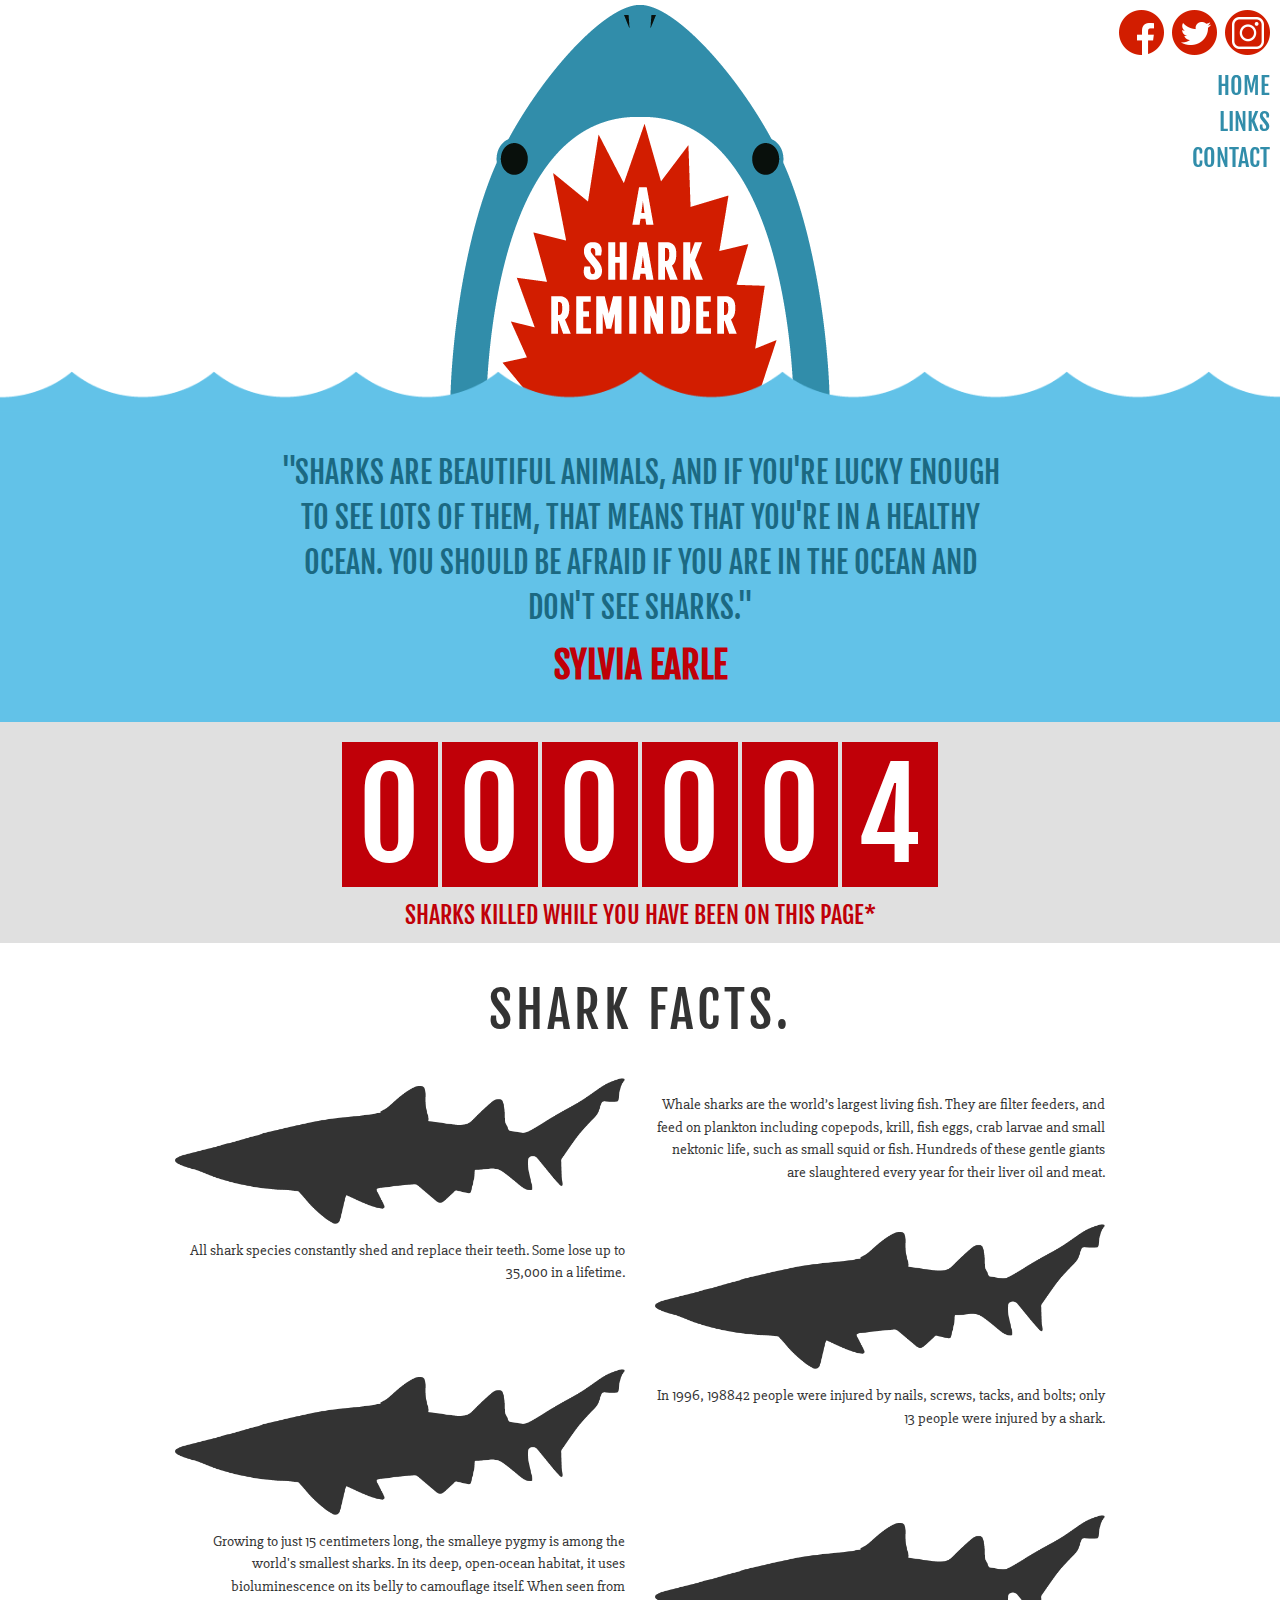
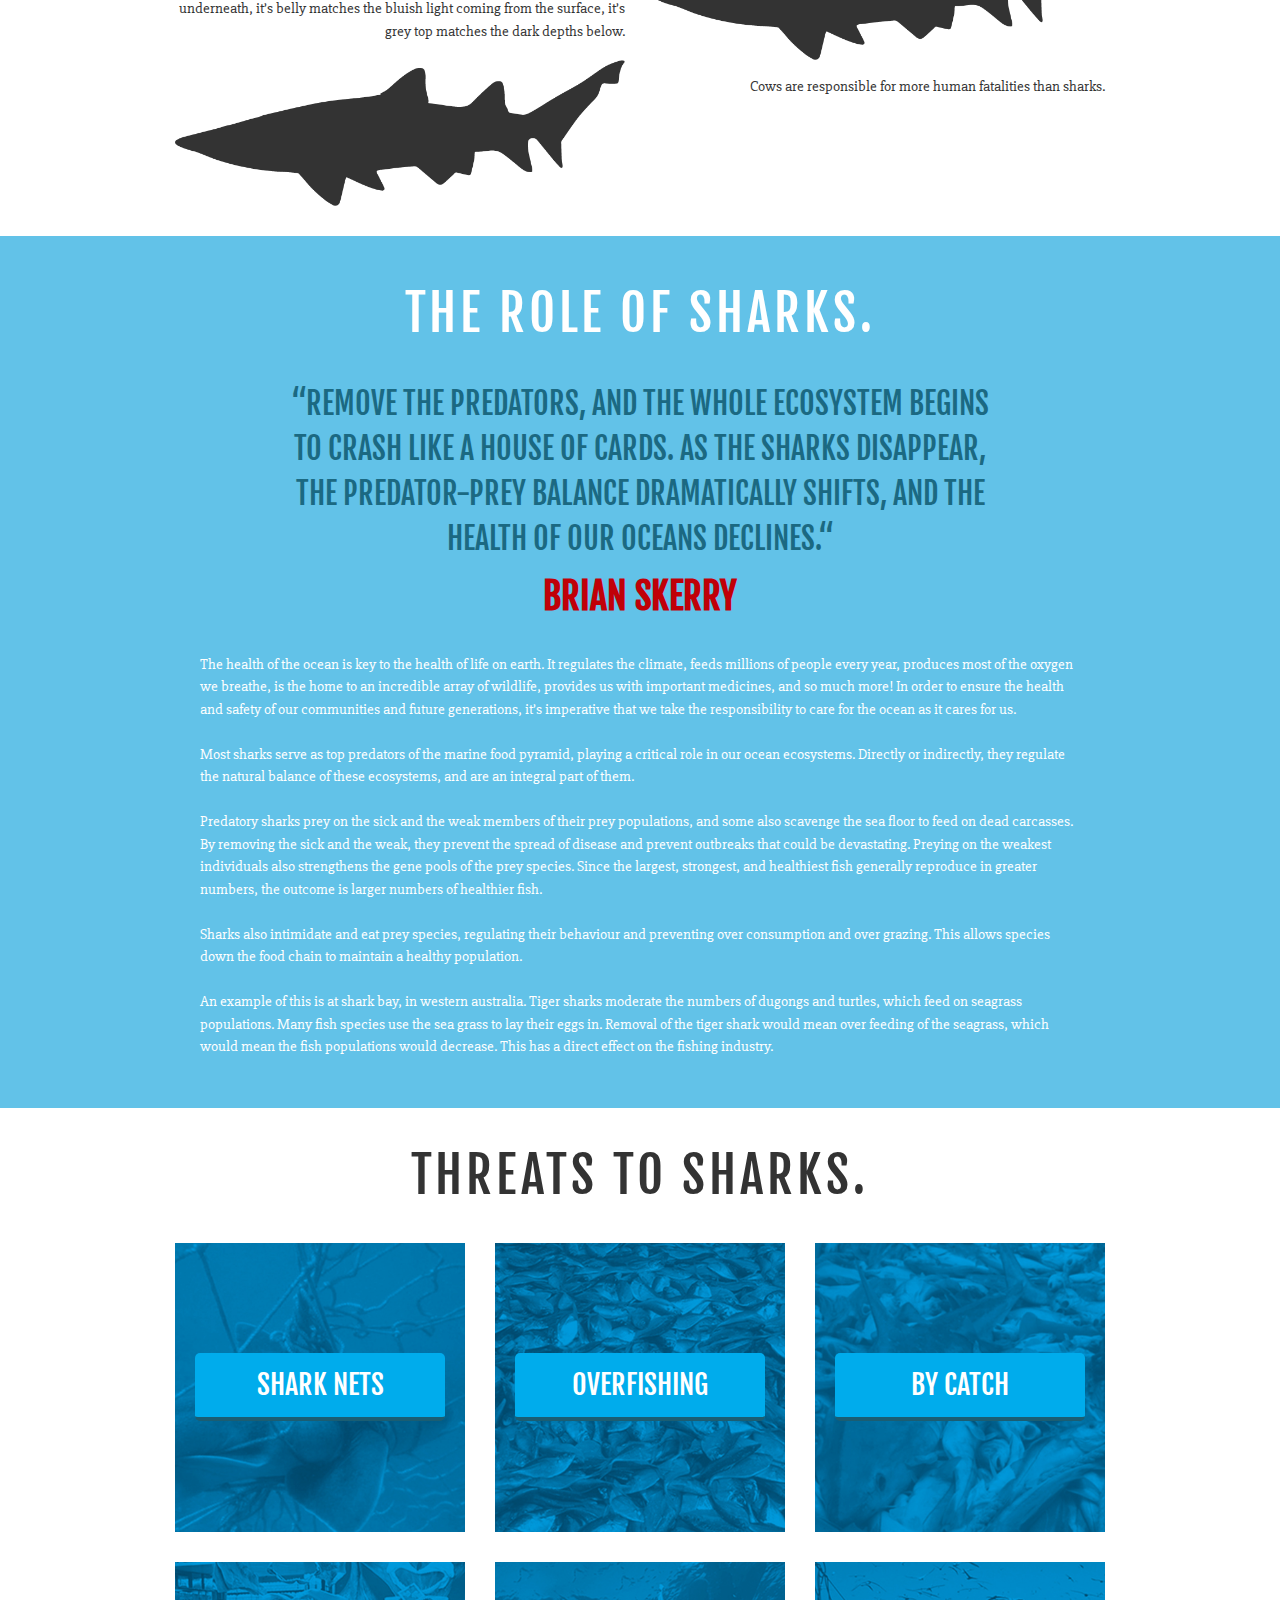
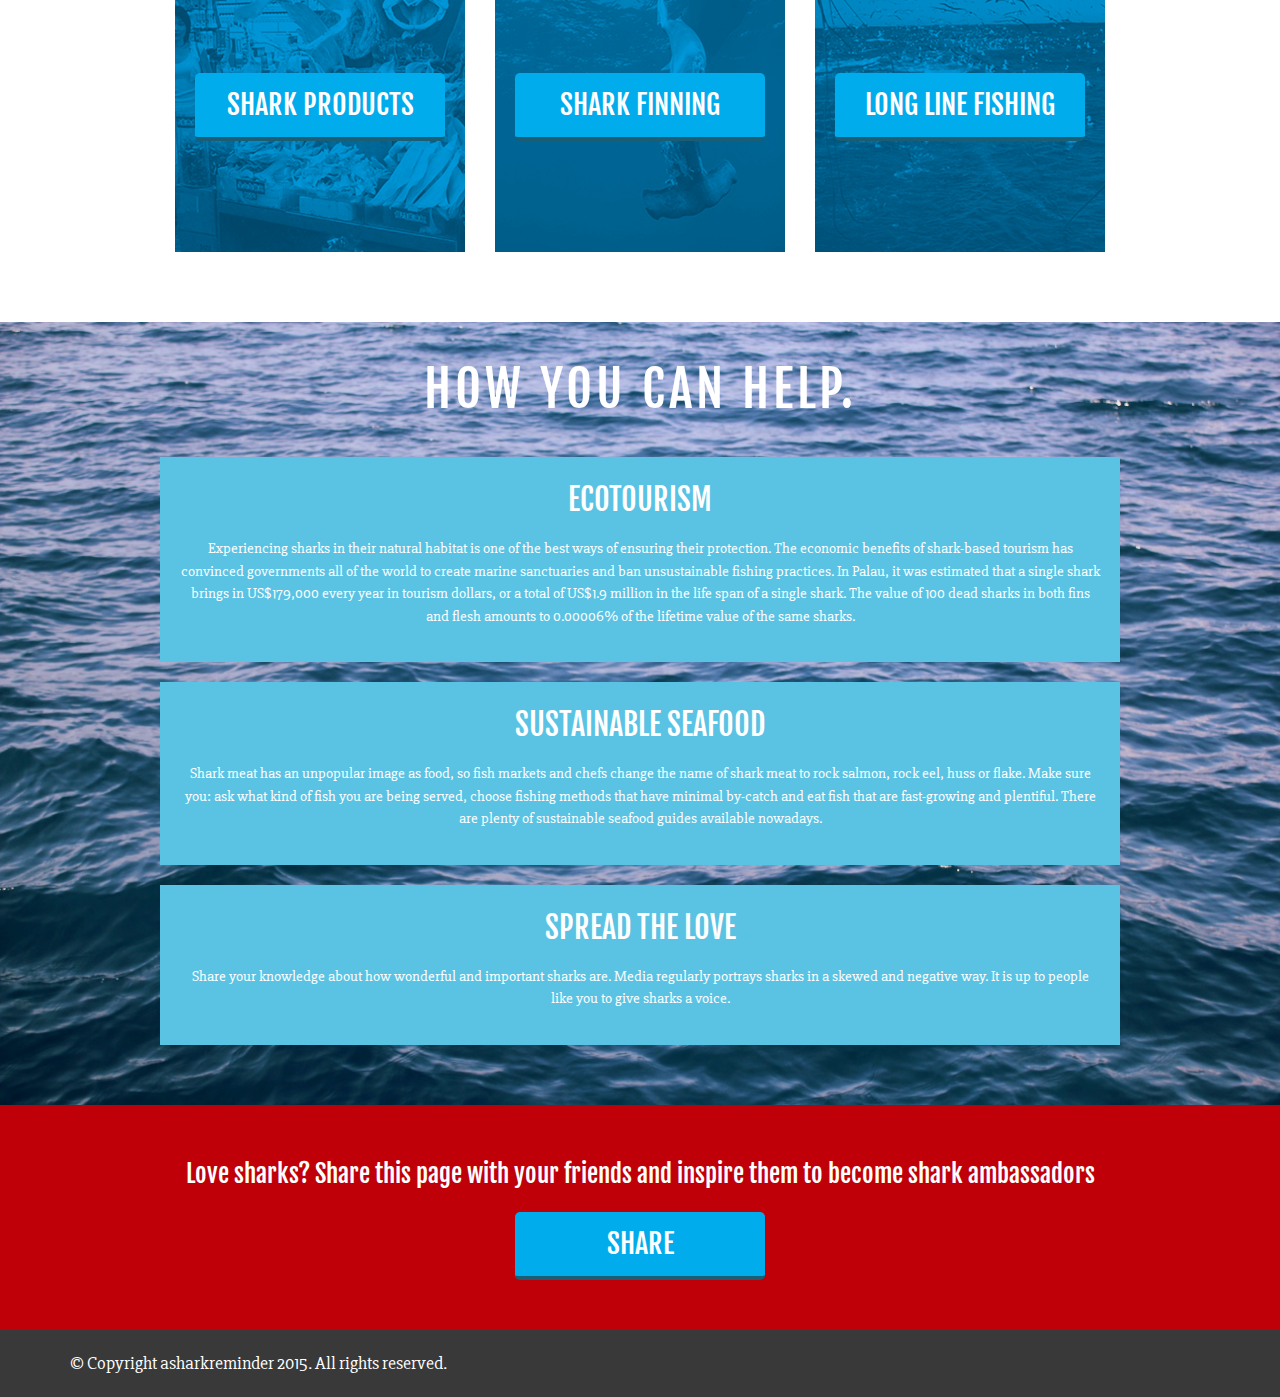
==== index.html @ 419f825f "Test" ====
<!doctype html>
<html>

<head>
    <meta charset="UTF-8">
    <meta name="viewport" content="width=device-width, initial-scale=1, maximum-scale=1">
    <title>A Shark Reminder</title>
    <link href="https://fonts.googleapis.com/css?family=Fjalla+One|Slabo+27px" rel="stylesheet" type='text/css'>

    <link rel="stylesheet" href="css/reset.css" media="screen" type="text/css" />
    <link rel="stylesheet" href="css/normalize.css" media="screen" type="text/css" />
    <link rel="stylesheet" href="css/bootstrap3_grid.css">
    <link rel="stylesheet" href="css/style.css" media="screen" type="text/css" />

    <script src="https://ajax.googleapis.com/ajax/libs/jquery/2.2.4/jquery.min.js"></script>
    <script src="js/custom.js" type="text/javascript"></script>

</head>

<body>
    <header>
		<div id="hamburger">
            <div class="MenuContainer">
                <div class="bar1"></div>
                <div class="bar2"></div>
                <div class="bar3"></div>
            </div> 
		</div>       
                
            <div class="menu MenuContainer"> 
	            <div id="boundary"> 
	              <nav id="socialMedia">
                    <a id="fb" href="https://facebook.com" target="_blank"><img src="images/Facebook.png" alt="Facebook">
                    </a>
                    <a id="twitter" href="https://twitter.com" target="_blank"><img src="images/Twitter.png" alt="Twitter">
                    </a>
                    <a id="ig" href="https://instagram.com" target="_blank"><img src="images/Insta.png" alt="Instagram">
                    </a>
                   </nav>
                   
                   <nav id="menuList">
	                    <ul>
	                        <li><a id="Home" href="">Home</a>
	                        </li>
	                        <li><a id="Links" href="">Links</a>
	                        </li>
	                        <li><a id="Contact" href="">Contact</a>
	                        </li>
	                    </ul>
	                </nav> 
	            </div>    
            </div>       
    </header>


    <div id="divider">
        <img id="wave" src="images/Divider-01.png" alt="waves">

        <a id="logo" href="index.html"><img src="images/shark-01.png" alt="Logo">
        </a>
    </div>


    <div id="topQuote">
        <blockquote>
            "Sharks are beautiful animals, and if you're lucky enough to see lots of them, that means that you're in a healthy ocean. You should be afraid if you are in the ocean and don't see sharks."
            <br>
            <strong>Sylvia Earle</strong>
        </blockquote>
    </div>

    <div id="ticker">
        <div id="numbers">
            <div class="outerChar">
                <div id="charOne">
                    <h1>0</h1>
                </div>
            </div>
            <div class="outerChar">
                <div id="charTwo">
                    <h1>0</h1>
                </div>
            </div>
            <div class="outerChar">
                <div id="charThree">
                    <h1>0</h1>
                </div>
            </div>
            <div class="outerChar">
                <div id="charFour">
                    <h1>0</h1>
                </div>
            </div>
            <div class="outerChar">
                <div id="charFive">
                    <h1>0</h1>
                </div>
            </div>
            <div class="outerChar">
                <div id="charSix">
                    <h1>0</h1>
                </div>
            </div>
        </div>
        <aside>Sharks killed while you have been on this page*</aside>
    </div>

    <div class="facts container">
        <h2>Shark Facts.</h2>
        <div class="row">
            <div class="col-sm-push-6 col-xs-12 col-sm-6">
                <p>Whale sharks are the world’s largest living fish. They are filter feeders, and feed on plankton including copepods, krill, fish eggs, crab larvae and small nektonic life, such as small squid or fish. Hundreds of these gentle giants are slaughtered every year for their liver oil and meat.</p>
            </div>
            <div class="col-sm-pull-6 col-xs-12 col-sm-6">
                <img src="images/bodyShark-01.png" alt="shark">
            </div>
        </div>
        <div class="row">
            <div class="col-xs-12 col-sm-6">
                <p>All shark species constantly shed and replace their teeth. Some lose up to 35,000 in a lifetime.</p>
            </div>
            <div class="col-xs-12 col-sm-6">
                <img src="images/bodyShark-01.png" alt="shark">
            </div>
        </div>
        <div class="row">
            <div class="col-sm-push-6 col-xs-12 col-sm-6">
                <p>In 1996, 198842 people were injured by nails, screws, tacks, and bolts; only 13 people were injured by a shark.</p>
            </div>
            <div class="col-sm-pull-6 col-xs-12 col-sm-6">
                <img src="images/bodyShark-01.png" alt="shark">
            </div>
        </div>
        <div class="row">
            <div class="col-xs-12 col-sm-6">
                <p>Growing to just 15 centimeters long, the smalleye pygmy is among the world's smallest sharks. In its deep, open-ocean habitat, it uses bioluminescence on its belly to camouflage itself. When seen from underneath, it’s belly matches the bluish light coming from the surface, it’s grey top matches the dark depths below.</p>
            </div>
            <div class="col-xs-12 col-sm-6">
                <img src="images/bodyShark-01.png" alt="shark">
            </div>
        </div>
        <div class="row">
            <div class="col-sm-push-6 col-xs-12 col-sm-6">
                <p>Cows are responsible for more human fatalities than sharks.</p>
            </div>
            <div class="col-sm-pull-6 col-xs-12 col-sm-6">
                <img src="images/bodyShark-01.png" alt="shark">
            </div>
        </div>
    </div>

    <div id="roleOfSharks">
        <h2>The role of sharks.</h2>
        <blockquote>
            “Remove the predators, and the whole ecosystem begins to crash like a house of cards. As the sharks disappear, the predator-prey balance dramatically shifts, and the health of our oceans declines.“
            <br>
            <strong>Brian Skerry</strong>
        </blockquote>
        <p>
            The health of the ocean is key to the health of life on earth. It regulates the climate, feeds millions of people every year, produces most of the oxygen we breathe, is the home to an incredible array of wildlife, provides us with important medicines, and so much more! In order to ensure the health and safety of our communities and future generations, it’s imperative that we take the responsibility to care for the ocean as it cares for us.
            <br>
            <br> Most sharks serve as top predators of the marine food pyramid, playing a critical role in our ocean ecosystems. Directly or indirectly, they regulate the natural balance of these ecosystems, and are an integral part of them.
            <br>
            <br> Predatory sharks prey on the sick and the weak members of their prey populations, and some also scavenge the sea floor to feed on dead carcasses. By removing the sick and the weak, they prevent the spread of disease and prevent outbreaks that could be devastating. Preying on the weakest individuals also strengthens the gene pools of the prey species. Since the largest, strongest, and healthiest fish generally reproduce in greater numbers, the outcome is larger numbers of healthier fish.
            <br>
            <br> Sharks also intimidate and eat prey species, regulating their behaviour and preventing over consumption and over grazing. This allows species down the food chain to maintain a healthy population.
            <br>
            <br> An example of this is at shark bay, in western australia. Tiger sharks moderate the numbers of dugongs and turtles, which feed on seagrass populations. Many fish species use the sea grass to lay their eggs in. Removal of the tiger shark would mean over feeding of the seagrass, which would mean the fish populations would decrease. This has a direct effect on the fishing industry.</p>
    </div>





    <div id="threatsToSharks">
        <h2>Threats to sharks.</h2>

        <div class="row">

            <div class="col-xs-12 col-sm-6 col-md-4">
                <div class='square-box'>
                    <img src="images/SharkNets.jpg">
                    <div class='square-content'>
                        <div class='square-content-inner'>
                            <p>Shark net programs have a significant environmental cost. Other marine animals (turtles, fishes, dugongs, etc) and non-target shark species are killed in the nets, including protected and endangered species. Many sharks drown every year after becoming entangled in nets intended for other species.</p>
                        </div>
                        <button>Shark Nets</button>
                    </div>
                </div>
            </div>

            <div class="col-xs-12 col-sm-6 col-md-4">
                <div class='square-box'>
                    <img src="images/OverFishing.jpg">
                    <div class='square-content'>
                        <div class='square-content-inner'>
                            <p>Overfishing is one of the most serious issues facing shark populations today. Shark populations take a long time to recover from overfishing. They grow very slowly and take a long time to reach sexual maturity – 20 years or more in some species. When they do reproduce, they produce very few offspring compared to other food fish species.</p>
                        </div>
                        <button>Overfishing</button>
                    </div>
                </div>
            </div>

            <div class="col-xs-12 col-sm-6 col-md-4">
                <div class='square-box'>
                    <img src="images/ByCatch.jpg">
                    <div class='square-content'>
                        <div class='square-content-inner'>
                            <p>Millions of sharks die every year after being caught by means intended to catch other fish, especially on longlines intended for tuna and swordfish. While by-catch of other species such as dolphins has declined after highly publicised campaigns to protect them, the undeserved negative reputation of sharks is slowing down efforts to protect them from this wasteful and destructive practice.</p>
                        </div>
                        <button>By Catch</button>
                    </div>
                </div>
            </div>

        </div>
        <div class="row">

            <div class="col-xs-12 col-sm-6 col-md-4">
                <div class='square-box'>
                    <img src="images/Products.jpg">
                    <div class='square-content'>
                        <div class='square-content-inner'>
                            <p>A huge industry is developing around the use of shark products for improving human health, despite the lack of good scientific evidence to support it. Oil extracted from the livers of sharks is becoming increasingly popular as a booster for the immune system and even as a way of preventing cancer, thanks to an erroneous belief that sharks don’t suffer from cancerous tumors. Shark cartilage is harvested for the same reason.</p>
                        </div>
                        <button>Shark Products</button>
                    </div>
                </div>
            </div>

            <div class="col-xs-12 col-sm-6 col-md-4">
                <div class='square-box'>
                    <img src="images/Finning.jpg">
                    <div class='square-content'>
                        <div class='square-content-inner'>
                            <p>Finning is a destructive and wasteful practice that involves catching a shark, cutting off its fins and discarding the rest of the animal, which is often thrown back into the water to die. Shark fins are considered a delicacy in some parts of the world, notably East Asia. Fishermen remove the fins and toss the live shark back into the sea to die an agonizing death. Unable to swim, they sink to the bottom where other fish eat them alive.</p>
                        </div>
                        <button>Shark Finning</button>
                    </div>
                </div>
            </div>

            <div class="col-xs-12 col-sm-6 col-md-4">
                <div class='square-box'>
                    <img src="images/LLFishing.jpg">
                    <div class='square-content'>
                        <div class='square-content-inner'>
                            <p>Longlines are the most significant factor in the rapid deline of shark populations in the oceans. Longlines range in length from one over one hundred kilometres and are baited with fish to target shark, swordfish, and tuna. Sharks are caught mostly for their fins (accounting for only 4% of their body weight) and for their cartilage, liver oil and teeth. If longlines are not abolished, the oceans will lose most species of sharks within a decade.</p>
                        </div>
                        <button>Long Line Fishing</button>
                    </div>
                </div>
            </div>

        </div>

    </div>


    <div id="howYouCanHelp">
        <h2> How you can help.</h2>
        <section class="howToHelp">
            <h3>Ecotourism</h3>
            <p>Experiencing sharks in their natural habitat is one of the best ways of ensuring their protection. The economic benefits of shark-based tourism has convinced governments all of the world to create marine sanctuaries and ban unsustainable fishing practices. In Palau, it was estimated that a single shark brings in US$179,000 every year in tourism dollars, or a total of US$1.9 million in the life span of a single shark. The value of 100 dead sharks in both fins and flesh amounts to 0.00006% of the lifetime value of the same sharks.</p>
        </section>
        <section class="howToHelp">
            <h3>Sustainable seafood</h3>
            <p>Shark meat has an unpopular image as food, so fish markets and chefs change the name of shark meat to rock salmon, rock eel, huss or flake. Make sure you: ask what kind of fish you are being served, choose fishing methods that have minimal by-catch and eat fish that are fast-growing and plentiful. There are plenty of sustainable seafood guides available nowadays.</p>
        </section>
        <section class="howToHelp">
            <h3>Spread the love</h3>
            <p>Share your knowledge about how wonderful and important sharks are. Media regularly portrays sharks in a skewed and negative way. It is up to people like you to give sharks a voice.</p>
        </section>
    </div>

    <div id="share">
        <h4>Love sharks? Share this page with your friends and inspire them to become shark ambassadors	</h4>
        <button>Share</button>
        <div class="alert-grey">



            <div class="alert-box">
                <div class="close">
                    <p> CLOSE</p>
                </div>

                <h2>Spread the love</h2>
                <form action="">
                    <div class="row">
                        <div class="col-xs-12 col-sm-6">
                            <input type="text" name="FirstName" placeholder="First Name" required="required">
                            <br>
                        </div>
                        <div class="col-xs-12 col-sm-6">
                            <input type="text" name="LastName" placeholder="Last Name" required="required">
                            <br>
                        </div>
                    </div>

                    <div class="row">
                        <div class="col-xs-12 col-sm-6">
                            <input type="email" name="Email" placeholder="Email" required="required">
                            <br>
                        </div>
                        <div class="col-xs-12 col-sm-6">
                            <input type="text" name="PhoneNumber" placeholder="Phone Number" maxlength="10" required="required">
                            <br>
                        </div>
                    </div>
                    <input type="submit" value="Submit" id="submit-button" />
                </form>



            </div>
        </div>
    </div>

    <footer>
        <div class="container" id="footer">
            © Copyright asharkreminder 2015. All rights reserved.
        </div>
    </footer>




</body>

</html>
---- css/bootstrap3_grid.css ----
/*!
 * Bootstrap v3.3.5 (http://getbootstrap.com)
 * Copyright 2011-2016 Twitter, Inc.
 * Licensed under MIT (https://github.com/twbs/bootstrap/blob/master/LICENSE)
 */

/*!
 * Generated using the Bootstrap Customizer (http://getbootstrap.com/customize/?id=cb14cc8ec996a42db42841bc60a49810)
 * Config saved to config.json and https://gist.github.com/cb14cc8ec996a42db42841bc60a49810
 */
/*!
 * Bootstrap v3.3.6 (http://getbootstrap.com)
 * Copyright 2011-2015 Twitter, Inc.
 * Licensed under MIT (https://github.com/twbs/bootstrap/blob/master/LICENSE)
 */
/*! normalize.css v3.0.3 | MIT License | github.com/necolas/normalize.css */
html {
  font-family: sans-serif;
  -ms-text-size-adjust: 100%;
  -webkit-text-size-adjust: 100%;
}
body {
  margin: 0;
}
article,
aside,
details,
figcaption,
figure,
footer,
header,
hgroup,
main,
menu,
nav,
section,
summary {
  display: block;
}
audio,
canvas,
progress,
video {
  display: inline-block;
  vertical-align: baseline;
}
audio:not([controls]) {
  display: none;
  height: 0;
}
[hidden],
template {
  display: none;
}
a {
  background-color: transparent;
}
a:active,
a:hover {
  outline: 0;
}
abbr[title] {
  border-bottom: 1px dotted;
}
b,
strong {
  font-weight: bold;
}
dfn {
  font-style: italic;
}
h1 {
  font-size: 2em;
  margin: 0.67em 0;
}
mark {
  background: #ff0;
  color: #000;
}
small {
  font-size: 80%;
}
sub,
sup {
  font-size: 75%;
  line-height: 0;
  position: relative;
  vertical-align: baseline;
}
sup {
  top: -0.5em;
}
sub {
  bottom: -0.25em;
}
img {
  border: 0;
}
svg:not(:root) {
  overflow: hidden;
}
figure {
  margin: 1em 40px;
}
hr {
  -webkit-box-sizing: content-box;
     -moz-box-sizing: content-box;
          box-sizing: content-box;
  height: 0;
}
pre {
  overflow: auto;
}
code,
kbd,
pre,
samp {
  font-family: monospace, monospace;
  font-size: 1em;
}
button,
input,
optgroup,
select,
textarea {
  color: inherit;
  font: inherit;
  margin: 0;
}
button {
  overflow: visible;
}
button,
select {
  text-transform: none;
}
button,
html input[type="button"],
input[type="reset"],
input[type="submit"] {
  -webkit-appearance: button;
  cursor: pointer;
}
button[disabled],
html input[disabled] {
  cursor: default;
}
button::-moz-focus-inner,
input::-moz-focus-inner {
  border: 0;
  padding: 0;
}
input {
  line-height: normal;
}
input[type="checkbox"],
input[type="radio"] {
  -webkit-box-sizing: border-box;
     -moz-box-sizing: border-box;
          box-sizing: border-box;
  padding: 0;
}
input[type="number"]::-webkit-inner-spin-button,
input[type="number"]::-webkit-outer-spin-button {
  height: auto;
}
input[type="search"] {
  -webkit-appearance: textfield;
  -webkit-box-sizing: content-box;
     -moz-box-sizing: content-box;
          box-sizing: content-box;
}
input[type="search"]::-webkit-search-cancel-button,
input[type="search"]::-webkit-search-decoration {
  -webkit-appearance: none;
}
fieldset {
  border: 1px solid #c0c0c0;
  margin: 0 2px;
  padding: 0.35em 0.625em 0.75em;
}
legend {
  border: 0;
  padding: 0;
}
textarea {
  overflow: auto;
}
optgroup {
  font-weight: bold;
}
table {
  border-collapse: collapse;
  border-spacing: 0;
}
td,
th {
  padding: 0;
}
* {
  -webkit-box-sizing: border-box;
  -moz-box-sizing: border-box;
  box-sizing: border-box;
}
*:before,
*:after {
  -webkit-box-sizing: border-box;
  -moz-box-sizing: border-box;
  box-sizing: border-box;
}
html {
  font-size: 10px;
  -webkit-tap-highlight-color: rgba(0, 0, 0, 0);
}
body {
  font-family: "Helvetica Neue", Helvetica, Arial, sans-serif;
  font-size: 14px;
  line-height: 1.42857143;
  color: #333333;
  background-color: #ffffff;
}
input,
button,
select,
textarea {
  font-family: inherit;
  font-size: inherit;
  line-height: inherit;
}
a {
  color: #337ab7;
  text-decoration: none;
}
a:hover,
a:focus {
  color: #23527c;
  text-decoration: underline;
}
a:focus {
  outline: thin dotted;
  outline: 5px auto -webkit-focus-ring-color;
  outline-offset: -2px;
}
figure {
  margin: 0;
}
img {
  vertical-align: middle;
}
.img-responsive {
  display: block;
  max-width: 100%;
  height: auto;
}
.img-rounded {
  border-radius: 6px;
}
.img-thumbnail {
  padding: 4px;
  line-height: 1.42857143;
  background-color: #ffffff;
  border: 1px solid #dddddd;
  border-radius: 4px;
  -webkit-transition: all 0.2s ease-in-out;
  -o-transition: all 0.2s ease-in-out;
  transition: all 0.2s ease-in-out;
  display: inline-block;
  max-width: 100%;
  height: auto;
}
.img-circle {
  border-radius: 50%;
}
hr {
  margin-top: 20px;
  margin-bottom: 20px;
  border: 0;
  border-top: 1px solid #eeeeee;
}
.sr-only {
  position: absolute;
  width: 1px;
  height: 1px;
  margin: -1px;
  padding: 0;
  overflow: hidden;
  clip: rect(0, 0, 0, 0);
  border: 0;
}
.sr-only-focusable:active,
.sr-only-focusable:focus {
  position: static;
  width: auto;
  height: auto;
  margin: 0;
  overflow: visible;
  clip: auto;
}
[role="button"] {
  cursor: pointer;
}
.container {
  margin-right: auto;
  margin-left: auto;
  padding-left: 15px;
  padding-right: 15px;
}
@media (min-width: 768px) {
  .container {
    width: 750px;
  }
}
@media (min-width: 992px) {
  .container {
    width: 970px;
  }
}
@media (min-width: 1200px) {
  .container {
    width: 1170px;
  }
}
.container-fluid {
  margin-right: auto;
  margin-left: auto;
  padding-left: 15px;
  padding-right: 15px;
}
.row {
  margin-left: -15px;
  margin-right: -15px;
}
.col-xs-1, .col-sm-1, .col-md-1, .col-lg-1, .col-xs-2, .col-sm-2, .col-md-2, .col-lg-2, .col-xs-3, .col-sm-3, .col-md-3, .col-lg-3, .col-xs-4, .col-sm-4, .col-md-4, .col-lg-4, .col-xs-5, .col-sm-5, .col-md-5, .col-lg-5, .col-xs-6, .col-sm-6, .col-md-6, .col-lg-6, .col-xs-7, .col-sm-7, .col-md-7, .col-lg-7, .col-xs-8, .col-sm-8, .col-md-8, .col-lg-8, .col-xs-9, .col-sm-9, .col-md-9, .col-lg-9, .col-xs-10, .col-sm-10, .col-md-10, .col-lg-10, .col-xs-11, .col-sm-11, .col-md-11, .col-lg-11, .col-xs-12, .col-sm-12, .col-md-12, .col-lg-12 {
  position: relative;
  min-height: 1px;
  padding-left: 15px;
  padding-right: 15px;
}
.col-xs-1, .col-xs-2, .col-xs-3, .col-xs-4, .col-xs-5, .col-xs-6, .col-xs-7, .col-xs-8, .col-xs-9, .col-xs-10, .col-xs-11, .col-xs-12 {
  float: left;
}
.col-xs-12 {
  width: 100%;
}
.col-xs-11 {
  width: 91.66666667%;
}
.col-xs-10 {
  width: 83.33333333%;
}
.col-xs-9 {
  width: 75%;
}
.col-xs-8 {
  width: 66.66666667%;
}
.col-xs-7 {
  width: 58.33333333%;
}
.col-xs-6 {
  width: 50%;
}
.col-xs-5 {
  width: 41.66666667%;
}
.col-xs-4 {
  width: 33.33333333%;
}
.col-xs-3 {
  width: 25%;
}
.col-xs-2 {
  width: 16.66666667%;
}
.col-xs-1 {
  width: 8.33333333%;
}
.col-xs-pull-12 {
  right: 100%;
}
.col-xs-pull-11 {
  right: 91.66666667%;
}
.col-xs-pull-10 {
  right: 83.33333333%;
}
.col-xs-pull-9 {
  right: 75%;
}
.col-xs-pull-8 {
  right: 66.66666667%;
}
.col-xs-pull-7 {
  right: 58.33333333%;
}
.col-xs-pull-6 {
  right: 50%;
}
.col-xs-pull-5 {
  right: 41.66666667%;
}
.col-xs-pull-4 {
  right: 33.33333333%;
}
.col-xs-pull-3 {
  right: 25%;
}
.col-xs-pull-2 {
  right: 16.66666667%;
}
.col-xs-pull-1 {
  right: 8.33333333%;
}
.col-xs-pull-0 {
  right: auto;
}
.col-xs-push-12 {
  left: 100%;
}
.col-xs-push-11 {
  left: 91.66666667%;
}
.col-xs-push-10 {
  left: 83.33333333%;
}
.col-xs-push-9 {
  left: 75%;
}
.col-xs-push-8 {
  left: 66.66666667%;
}
.col-xs-push-7 {
  left: 58.33333333%;
}
.col-xs-push-6 {
  left: 50%;
}
.col-xs-push-5 {
  left: 41.66666667%;
}
.col-xs-push-4 {
  left: 33.33333333%;
}
.col-xs-push-3 {
  left: 25%;
}
.col-xs-push-2 {
  left: 16.66666667%;
}
.col-xs-push-1 {
  left: 8.33333333%;
}
.col-xs-push-0 {
  left: auto;
}
.col-xs-offset-12 {
  margin-left: 100%;
}
.col-xs-offset-11 {
  margin-left: 91.66666667%;
}
.col-xs-offset-10 {
  margin-left: 83.33333333%;
}
.col-xs-offset-9 {
  margin-left: 75%;
}
.col-xs-offset-8 {
  margin-left: 66.66666667%;
}
.col-xs-offset-7 {
  margin-left: 58.33333333%;
}
.col-xs-offset-6 {
  margin-left: 50%;
}
.col-xs-offset-5 {
  margin-left: 41.66666667%;
}
.col-xs-offset-4 {
  margin-left: 33.33333333%;
}
.col-xs-offset-3 {
  margin-left: 25%;
}
.col-xs-offset-2 {
  margin-left: 16.66666667%;
}
.col-xs-offset-1 {
  margin-left: 8.33333333%;
}
.col-xs-offset-0 {
  margin-left: 0%;
}
@media (min-width: 768px) {
  .col-sm-1, .col-sm-2, .col-sm-3, .col-sm-4, .col-sm-5, .col-sm-6, .col-sm-7, .col-sm-8, .col-sm-9, .col-sm-10, .col-sm-11, .col-sm-12 {
    float: left;
  }
  .col-sm-12 {
    width: 100%;
  }
  .col-sm-11 {
    width: 91.66666667%;
  }
  .col-sm-10 {
    width: 83.33333333%;
  }
  .col-sm-9 {
    width: 75%;
  }
  .col-sm-8 {
    width: 66.66666667%;
  }
  .col-sm-7 {
    width: 58.33333333%;
  }
  .col-sm-6 {
    width: 50%;
  }
  .col-sm-5 {
    width: 41.66666667%;
  }
  .col-sm-4 {
    width: 33.33333333%;
  }
  .col-sm-3 {
    width: 25%;
  }
  .col-sm-2 {
    width: 16.66666667%;
  }
  .col-sm-1 {
    width: 8.33333333%;
  }
  .col-sm-pull-12 {
    right: 100%;
  }
  .col-sm-pull-11 {
    right: 91.66666667%;
  }
  .col-sm-pull-10 {
    right: 83.33333333%;
  }
  .col-sm-pull-9 {
    right: 75%;
  }
  .col-sm-pull-8 {
    right: 66.66666667%;
  }
  .col-sm-pull-7 {
    right: 58.33333333%;
  }
  .col-sm-pull-6 {
    right: 50%;
  }
  .col-sm-pull-5 {
    right: 41.66666667%;
  }
  .col-sm-pull-4 {
    right: 33.33333333%;
  }
  .col-sm-pull-3 {
    right: 25%;
  }
  .col-sm-pull-2 {
    right: 16.66666667%;
  }
  .col-sm-pull-1 {
    right: 8.33333333%;
  }
  .col-sm-pull-0 {
    right: auto;
  }
  .col-sm-push-12 {
    left: 100%;
  }
  .col-sm-push-11 {
    left: 91.66666667%;
  }
  .col-sm-push-10 {
    left: 83.33333333%;
  }
  .col-sm-push-9 {
    left: 75%;
  }
  .col-sm-push-8 {
    left: 66.66666667%;
  }
  .col-sm-push-7 {
    left: 58.33333333%;
  }
  .col-sm-push-6 {
    left: 50%;
  }
  .col-sm-push-5 {
    left: 41.66666667%;
  }
  .col-sm-push-4 {
    left: 33.33333333%;
  }
  .col-sm-push-3 {
    left: 25%;
  }
  .col-sm-push-2 {
    left: 16.66666667%;
  }
  .col-sm-push-1 {
    left: 8.33333333%;
  }
  .col-sm-push-0 {
    left: auto;
  }
  .col-sm-offset-12 {
    margin-left: 100%;
  }
  .col-sm-offset-11 {
    margin-left: 91.66666667%;
  }
  .col-sm-offset-10 {
    margin-left: 83.33333333%;
  }
  .col-sm-offset-9 {
    margin-left: 75%;
  }
  .col-sm-offset-8 {
    margin-left: 66.66666667%;
  }
  .col-sm-offset-7 {
    margin-left: 58.33333333%;
  }
  .col-sm-offset-6 {
    margin-left: 50%;
  }
  .col-sm-offset-5 {
    margin-left: 41.66666667%;
  }
  .col-sm-offset-4 {
    margin-left: 33.33333333%;
  }
  .col-sm-offset-3 {
    margin-left: 25%;
  }
  .col-sm-offset-2 {
    margin-left: 16.66666667%;
  }
  .col-sm-offset-1 {
    margin-left: 8.33333333%;
  }
  .col-sm-offset-0 {
    margin-left: 0%;
  }
}
@media (min-width: 992px) {
  .col-md-1, .col-md-2, .col-md-3, .col-md-4, .col-md-5, .col-md-6, .col-md-7, .col-md-8, .col-md-9, .col-md-10, .col-md-11, .col-md-12 {
    float: left;
  }
  .col-md-12 {
    width: 100%;
  }
  .col-md-11 {
    width: 91.66666667%;
  }
  .col-md-10 {
    width: 83.33333333%;
  }
  .col-md-9 {
    width: 75%;
  }
  .col-md-8 {
    width: 66.66666667%;
  }
  .col-md-7 {
    width: 58.33333333%;
  }
  .col-md-6 {
    width: 50%;
  }
  .col-md-5 {
    width: 41.66666667%;
  }
  .col-md-4 {
    width: 33.33333333%;
  }
  .col-md-3 {
    width: 25%;
  }
  .col-md-2 {
    width: 16.66666667%;
  }
  .col-md-1 {
    width: 8.33333333%;
  }
  .col-md-pull-12 {
    right: 100%;
  }
  .col-md-pull-11 {
    right: 91.66666667%;
  }
  .col-md-pull-10 {
    right: 83.33333333%;
  }
  .col-md-pull-9 {
    right: 75%;
  }
  .col-md-pull-8 {
    right: 66.66666667%;
  }
  .col-md-pull-7 {
    right: 58.33333333%;
  }
  .col-md-pull-6 {
    right: 50%;
  }
  .col-md-pull-5 {
    right: 41.66666667%;
  }
  .col-md-pull-4 {
    right: 33.33333333%;
  }
  .col-md-pull-3 {
    right: 25%;
  }
  .col-md-pull-2 {
    right: 16.66666667%;
  }
  .col-md-pull-1 {
    right: 8.33333333%;
  }
  .col-md-pull-0 {
    right: auto;
  }
  .col-md-push-12 {
    left: 100%;
  }
  .col-md-push-11 {
    left: 91.66666667%;
  }
  .col-md-push-10 {
    left: 83.33333333%;
  }
  .col-md-push-9 {
    left: 75%;
  }
  .col-md-push-8 {
    left: 66.66666667%;
  }
  .col-md-push-7 {
    left: 58.33333333%;
  }
  .col-md-push-6 {
    left: 50%;
  }
  .col-md-push-5 {
    left: 41.66666667%;
  }
  .col-md-push-4 {
    left: 33.33333333%;
  }
  .col-md-push-3 {
    left: 25%;
  }
  .col-md-push-2 {
    left: 16.66666667%;
  }
  .col-md-push-1 {
    left: 8.33333333%;
  }
  .col-md-push-0 {
    left: auto;
  }
  .col-md-offset-12 {
    margin-left: 100%;
  }
  .col-md-offset-11 {
    margin-left: 91.66666667%;
  }
  .col-md-offset-10 {
    margin-left: 83.33333333%;
  }
  .col-md-offset-9 {
    margin-left: 75%;
  }
  .col-md-offset-8 {
    margin-left: 66.66666667%;
  }
  .col-md-offset-7 {
    margin-left: 58.33333333%;
  }
  .col-md-offset-6 {
    margin-left: 50%;
  }
  .col-md-offset-5 {
    margin-left: 41.66666667%;
  }
  .col-md-offset-4 {
    margin-left: 33.33333333%;
  }
  .col-md-offset-3 {
    margin-left: 25%;
  }
  .col-md-offset-2 {
    margin-left: 16.66666667%;
  }
  .col-md-offset-1 {
    margin-left: 8.33333333%;
  }
  .col-md-offset-0 {
    margin-left: 0%;
  }
}
@media (min-width: 1200px) {
  .col-lg-1, .col-lg-2, .col-lg-3, .col-lg-4, .col-lg-5, .col-lg-6, .col-lg-7, .col-lg-8, .col-lg-9, .col-lg-10, .col-lg-11, .col-lg-12 {
    float: left;
  }
  .col-lg-12 {
    width: 100%;
  }
  .col-lg-11 {
    width: 91.66666667%;
  }
  .col-lg-10 {
    width: 83.33333333%;
  }
  .col-lg-9 {
    width: 75%;
  }
  .col-lg-8 {
    width: 66.66666667%;
  }
  .col-lg-7 {
    width: 58.33333333%;
  }
  .col-lg-6 {
    width: 50%;
  }
  .col-lg-5 {
    width: 41.66666667%;
  }
  .col-lg-4 {
    width: 33.33333333%;
  }
  .col-lg-3 {
    width: 25%;
  }
  .col-lg-2 {
    width: 16.66666667%;
  }
  .col-lg-1 {
    width: 8.33333333%;
  }
  .col-lg-pull-12 {
    right: 100%;
  }
  .col-lg-pull-11 {
    right: 91.66666667%;
  }
  .col-lg-pull-10 {
    right: 83.33333333%;
  }
  .col-lg-pull-9 {
    right: 75%;
  }
  .col-lg-pull-8 {
    right: 66.66666667%;
  }
  .col-lg-pull-7 {
    right: 58.33333333%;
  }
  .col-lg-pull-6 {
    right: 50%;
  }
  .col-lg-pull-5 {
    right: 41.66666667%;
  }
  .col-lg-pull-4 {
    right: 33.33333333%;
  }
  .col-lg-pull-3 {
    right: 25%;
  }
  .col-lg-pull-2 {
    right: 16.66666667%;
  }
  .col-lg-pull-1 {
    right: 8.33333333%;
  }
  .col-lg-pull-0 {
    right: auto;
  }
  .col-lg-push-12 {
    left: 100%;
  }
  .col-lg-push-11 {
    left: 91.66666667%;
  }
  .col-lg-push-10 {
    left: 83.33333333%;
  }
  .col-lg-push-9 {
    left: 75%;
  }
  .col-lg-push-8 {
    left: 66.66666667%;
  }
  .col-lg-push-7 {
    left: 58.33333333%;
  }
  .col-lg-push-6 {
    left: 50%;
  }
  .col-lg-push-5 {
    left: 41.66666667%;
  }
  .col-lg-push-4 {
    left: 33.33333333%;
  }
  .col-lg-push-3 {
    left: 25%;
  }
  .col-lg-push-2 {
    left: 16.66666667%;
  }
  .col-lg-push-1 {
    left: 8.33333333%;
  }
  .col-lg-push-0 {
    left: auto;
  }
  .col-lg-offset-12 {
    margin-left: 100%;
  }
  .col-lg-offset-11 {
    margin-left: 91.66666667%;
  }
  .col-lg-offset-10 {
    margin-left: 83.33333333%;
  }
  .col-lg-offset-9 {
    margin-left: 75%;
  }
  .col-lg-offset-8 {
    margin-left: 66.66666667%;
  }
  .col-lg-offset-7 {
    margin-left: 58.33333333%;
  }
  .col-lg-offset-6 {
    margin-left: 50%;
  }
  .col-lg-offset-5 {
    margin-left: 41.66666667%;
  }
  .col-lg-offset-4 {
    margin-left: 33.33333333%;
  }
  .col-lg-offset-3 {
    margin-left: 25%;
  }
  .col-lg-offset-2 {
    margin-left: 16.66666667%;
  }
  .col-lg-offset-1 {
    margin-left: 8.33333333%;
  }
  .col-lg-offset-0 {
    margin-left: 0%;
  }
}
.clearfix:before,
.clearfix:after,
.container:before,
.container:after,
.container-fluid:before,
.container-fluid:after,
.row:before,
.row:after {
  content: " ";
  display: table;
}
.clearfix:after,
.container:after,
.container-fluid:after,
.row:after {
  clear: both;
}
.center-block {
  display: block;
  margin-left: auto;
  margin-right: auto;
}
.pull-right {
  float: right !important;
}
.pull-left {
  float: left !important;
}
.hide {
  display: none !important;
}
.show {
  display: block !important;
}
.invisible {
  visibility: hidden;
}
.text-hide {
  font: 0/0 a;
  color: transparent;
  text-shadow: none;
  background-color: transparent;
  border: 0;
}
.hidden {
  display: none !important;
}
.affix {
  position: fixed;
}
---- css/style.css ----
body{
	background-color: white;
	text-align: center;
	font-family: 'Slabo 27px', serif;
	font-size: 15px;
	line-height: 1.5;	
}

html{
  box-sizing: border-box;
}
*, *:before, *:after {
  box-sizing:inherit;
}


.clearfix:before, .clearfix:after {
    content: "";
    display: block;
} 
.clearfix:after {
    clear: both;
}

header{
	background-color: white;
	padding: 0px 20px 0px 20px;
	text-align: center;
	width: 100%;
	position: relative;
	text-align: right;
}

h1 {
	font-family: 'Fjalla One', sans-serif;
	font-size: 120px;
	color: white;
/* 	background-color: pink; */
	text-align: center;
	line-height: 1em;
	margin:0 auto;
}

#ticker{
	background-color: #e0e0e0;
	padding: 20px 0px 10px 0px;
	width: 100%;
}

#numbers{
	margin: 0 auto;
	width: 600px;
}

#numbers div{
	display: inline-block;
	margin-right: 1px;	
}

.outerChar{
	padding: 15px 10px 10px 10px;
	background-color: #c00008;
	display: block;
	width:16%;
}


h2{
	font-family: 'Fjalla One', sans-serif;
	font-size: 50px;
	color: white;
	text-transform: uppercase;
	letter-spacing: 4px;
	padding-bottom:30px;
	margin: 0;
}

h3{
	font-family: 'Fjalla One', sans-serif;
	font-size: 30px;
	text-transform: uppercase;
	color: white;
	margin: 0px;
}	

a{
	text-decoration: none;
}

a:hover{
	text-decoration: none;
}

li a{
	color: #318daa;
}

li a:hover{
	opacity: 0.8; 
	
}


#wave{
/* 	background-color: pink; */
	padding: 0px;
	margin:0 auto;
	width:100%;
	bottom:-2px;
	left: 0px;
	position: absolute;
	text-align: left;
}

#divider{
	padding: 0px;
	position: relative;
}

#logo{
  display: inline-block;
  margin: 0 auto;
  line-height: 0;
  bottom: 0px;
  vertical-align: bottom;
}

#logo img{
width: 100%;
}

#logo:hover{
cursor: pointer;
}
/*
#divider .container{
	width: 100%;
    margin: 0 auto;
    text-align: center;
}
*/

#topQuote{
	padding-top: 40px;
	background-color: #62c2e8;
}

blockquote{
	font-family: 'Fjalla One', sans-serif;
	font-size: 30px;
	text-transform: uppercase;
	color: #1b6982;
	text-align: center;
	display: block;
	margin: 0 auto;
	max-width: 880px;
	padding-bottom: 20px;
	padding: 0px 80px 20px 80px
}

strong{
	font-size: 36px;
	color: #c00008;
	line-height: 2;
}

aside{
	font-family: 'Fjalla One', sans-serif;
	text-transform: uppercase;
	color: #c00008;
	font-size: 24px;
	padding-top: 10px;
}

.facts{
	background-color: white;
	max-width: 960px;
	margin: 0 auto;
	clear: both;
	padding: 30px 0px;
	text-align: right;
}

.facts h2{
	color: #333333;
	text-align: center;
}

.facts img{
	width: 100%;
}

.right{
	width: 50%;
	max-width:400px;
	display: inline-block;
}

.left{
	width: 50%;
	max-width:400px;
	display: inline-block;
}

#roleOfSharks{
	display: block;
	clear: both;
	background-color: #62c2e8;
	color: white;
	padding: 40px 0px 50px 0px;
}

#roleOfSharks p{
	width: 80%;
	margin: 0 auto;
	text-align: left;
	max-width: 880px;
}

#threatsToSharks{
	display: block;	
	background: white;
	padding: 30px 0px 40px 0px;
	
}

#threatsToSharks h2{
	color: #333333;
}
/*

.threat{
	background-color: gray;
	margin: 0px 0px 30px 0px;
	display: block;
}*/


.square-box img{
	width: 100%;
}

.square-box{
    position: relative;
    width: 100%;
    overflow: hidden;
    background: #4679BD;
    margin-bottom: 30px;
}
/* If not using an image to set the square use the below technique */
/*
.square-box:after{
    content: "";
    display: block;
    padding-bottom: 100%;
}*/

.square-content{
    position:  absolute;
    top: 0;
    left: 0;
    bottom: 0;
    right: 0;
    color: white;
}

.square-content-inner {
   display: table;
   width: 100%;
   height: 100%;
  padding:20px;
}

.square-content p {
    display: table-cell;
    text-align: center;
    vertical-align: middle;
    color: white;
    transition: all 0.5s;
}
  

.square-box button{
  	width: 100%;
	position: absolute;
	top: 50%;
	margin-top: -34px;
	right: 50%;
	margin-right: -125px;
	transition: all 0.5s;
	width: 250px;
	height: 68px;
	z-index: 99;
}

.row{
	max-width: 960px;
	margin: 0 auto;
}

button {
  border-radius: 5px;
  border: 0;
  width: 250px;
  height: 68px;
  font-size: 28px;
  text-align: center;
  display: block;
  margin: 0 auto;
  font-family: 'Fjalla One', sans-serif;
  text-decoration: none;
  color: white;
  text-transform: uppercase;
  background-color: #00acec;
  border-bottom: 4px solid #1b5d72;
 
}

#howYouCanHelp{
	display: block;	
	background: url(../images/waterBG.JPG) no-repeat top center #131e27;
	padding: 30px 0px 40px 0px;
	background-size: cover;
}

.howToHelp{
	width:80%;
	margin: 0 auto;
	color: white;
	background-color: #5ac3e4;
	max-width: 960px;
	padding: 20px;
	margin-bottom: 20px;
}

#share{
	background-color: #c00008;
	padding: 50px;
}


footer {
  background: #393939;
  padding: 20px 0 20px;
  text-align: left;
  color: white;
  font-size: 18px;
}

.footer{
	width: 80%;
	max-width: 800px;
	margin: 0 auto;
}

h4{
	margin: 0 auto;
	font-family: 'Fjalla One', sans-serif;
	font-size: 25px;
	color: white;
}

#share button{
	width: 250px;
	margin-top: 20px;
}

.alert-grey{
  height:100%;
  position:fixed;
  background:rgba(0,0,0,.6);
  width:100%;top:0;
  left:0;
  z-index:10000;
  display:none
}

.alert-box{
	position:fixed;
	top:20%;
	left:50%;
	width:80%;
	margin-left:-40%;
	background:#fff;
	border-radius:15px;
	text-align:center;
	padding:20px;
	-webkit-transition:top .3s;
	transition:top .3s;
}

.close{
	right:10px;
	top: -40px;
	position: absolute;
}

.close p{
	color: white;
	margin: 0;
	padding: 10px;
	font-size: 18px;
}

.close p{
	cursor:pointer;
}


.alert-box h2{
	color:#393939;
	padding: 10px;
}

form{
	width: 100%;
	margin: 0 auto;
}

form .row{
/* 	margin: 20px; */
}

form .row div{
	margin-bottom: 10px;
	padding: 0px 5px;
}

input{
	color:#393939;
	background-color: #e0e0e0;
	width: 100%;
	padding: 10px;
	border-radius: 5px;
	font-family: 'Fjalla One', sans-serif;
	font-size: 18px;
	text-transform: uppercase;
	}

#submit-button {
  border-radius: 5px;
  border: 0;
  width: 250px;
  height: 68px;
  font-size: 28px;
  text-align: center;
  display: block;
  margin: 0 auto;
  font-family: 'Fjalla One', sans-serif;
  text-decoration: none;
  color: white;
  text-transform: uppercase;
  background-color: #00acec;
  border-bottom: 4px solid #1b5d72;
  margin-top: 20px;
}






/* desktop */
@media only screen and (min-width : 768px) {



.square-box:hover p{
  opacity:1;
}

.square-box:hover button{
  opacity: 0;
}
	
.square-content p {
	opacity:0;
}	


nav a{
	margin-left: 5px;
}	
		
.menu{
	position: fixed;
    right: 10px;
    padding-top: 10px;
    z-index: 999;
}

#boundary{
	position: relative;
	width: 200px;
	height: 190px;
}

#menuList{
	position: absolute;
	font-family: 'Fjalla One', sans-serif;
	font-size: 24px;
	text-transform: uppercase;
	text-align: right;
	width: 100%;
	bottom: 0;
}

#socialMedia{
	position: absolute;
    top: 0px;
    right: 0px;
    
}	

	
	
	
	

}






/* Small Devices, Tablets */
@media only screen and (max-width : 768px) {
body{	
	background-color: blue;
}
	
h1{
	font-size: 80px;
}	
		
.facts{
	width: 90%;
	text-align: center;
	margin: 0 auto;
}	
	
#numbers{
	width: 90%;
}


#hamburger{
	z-index: 99999;
	display: block;
	position: fixed;
	right: 10px;
	top: 10px;
}
		
.MenuContainer {
    display: inline-block;
    cursor: pointer;
    right: 10px;
    top: 10px;
}

.bar1, .bar2, .bar3 {
    width: 35px;
    height: 5px;
    background-color: #333;
    margin: 6px 0;
    transition: 0.4s;
}

.change .bar1 {
    -webkit-transform: rotate(-45deg) translate(-9px, 6px) ;
    transform: rotate(-45deg) translate(-9px, 6px) ;
}

.change .bar2 {opacity: 0;}

.change .bar3 {
    -webkit-transform: rotate(45deg) translate(-8px, -8px) ;
    transform: rotate(45deg) translate(-8px, -8px) ;
}	
		
		
		
		
	
	
	
	
	
.menu{
	display: none;
}

#boundary{
	position: relative;
	width: 200px;
	height: 190px;
	margin: 0 auto;
}

#menuList{
	position: absolute;
	font-family: 'Fjalla One', sans-serif;
	font-size: 24px;
	text-transform: uppercase;
	text-align: right;
	width: 100%;
	top: 0;
}

#socialMedia{
	position: absolute;
    bottom: 0px;
    
}		
		
		
.changeMenu .menu{
	display: block;
	z-index: 999;
    height:100%;
	position:fixed;
	background:rgba(0,0,0,.6);
	width:100%;top:0;
	left:0;
}	
		
		
		
		

nav{
	font-family: 'Fjalla One', sans-serif;
	margin-top: 20px;
	font-size: 24px;
	text-transform: uppercase;
	text-align: center;
}
	
ul {
	padding: 0;
	margin-top: 20px;
	background-color: orange;
}
ul li{
	margin-top: 20px;
	background-color: pink;
}


.square-content p {
	opacity:0;
}

.changeButton{
	opacity: 0;
}

body .square-content-inner.changeP p{
	opacity: 1;
}

button {
  width: 75%;
}



}
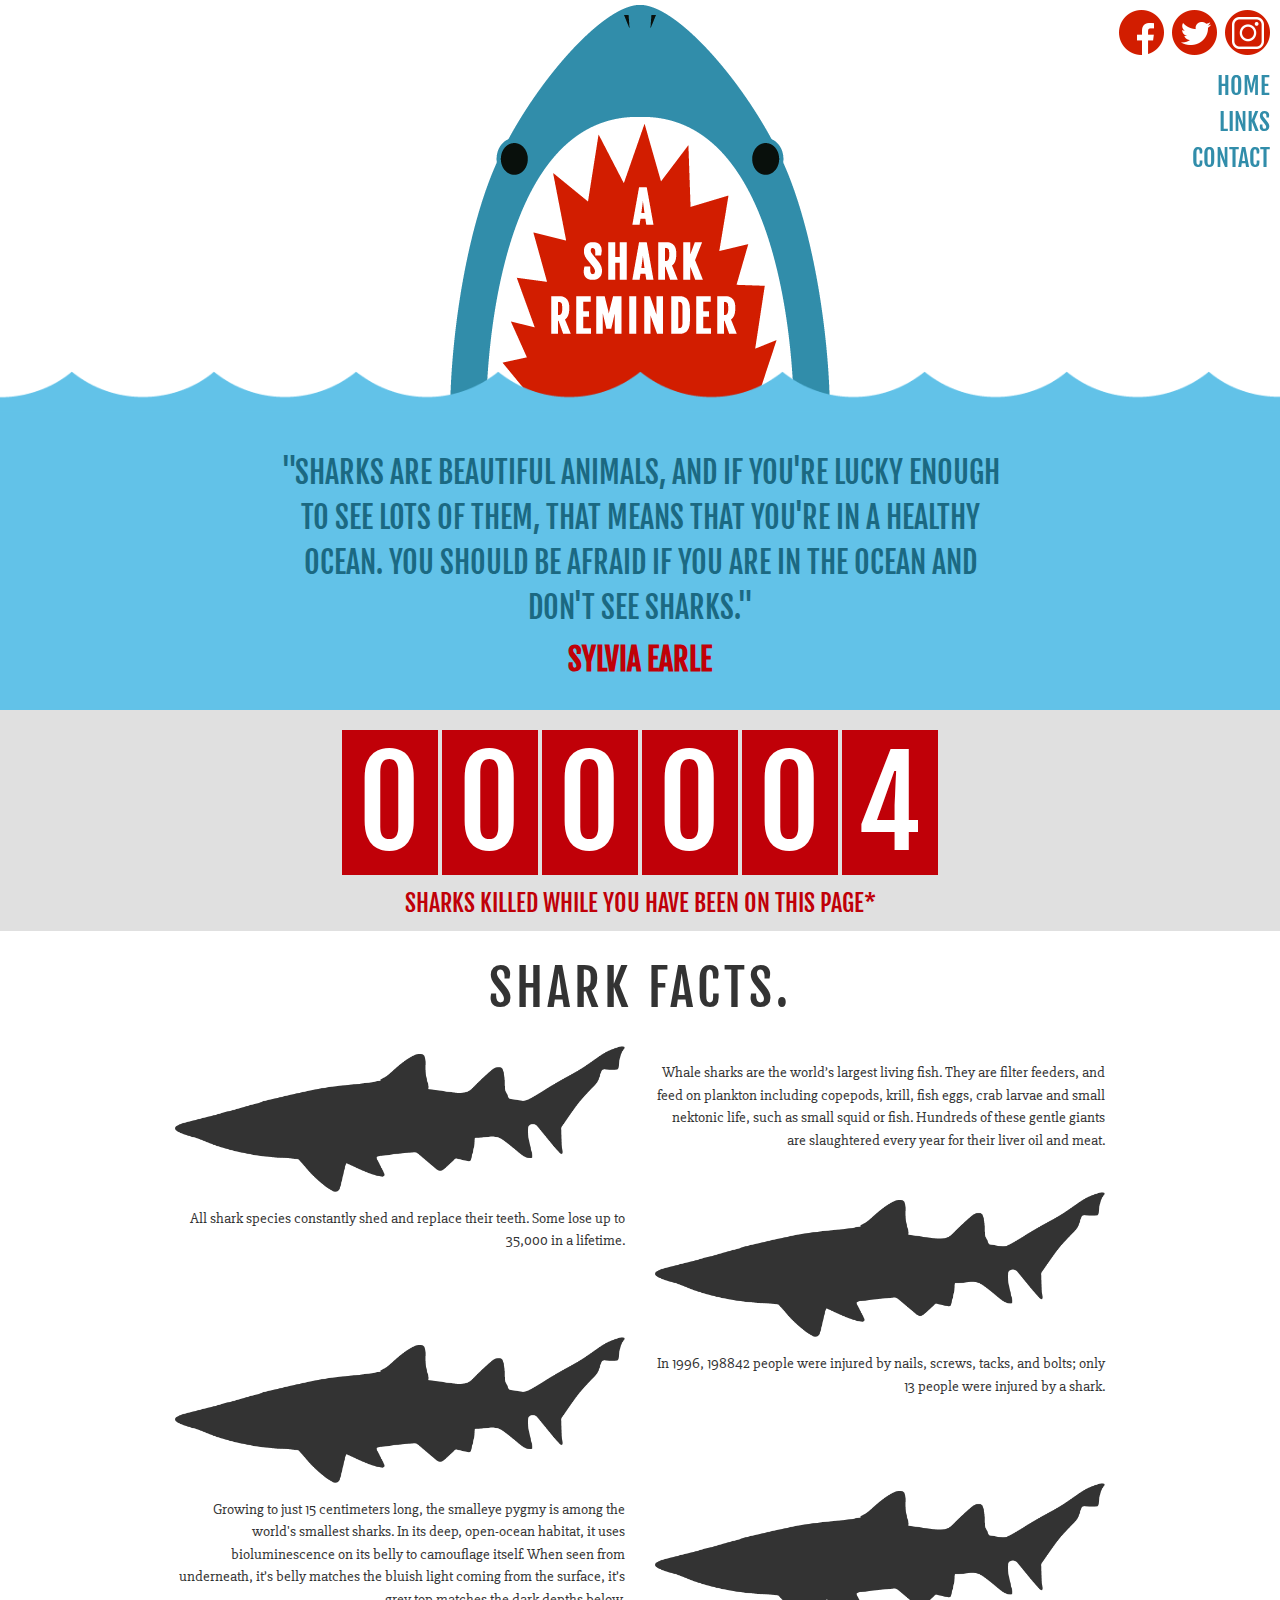
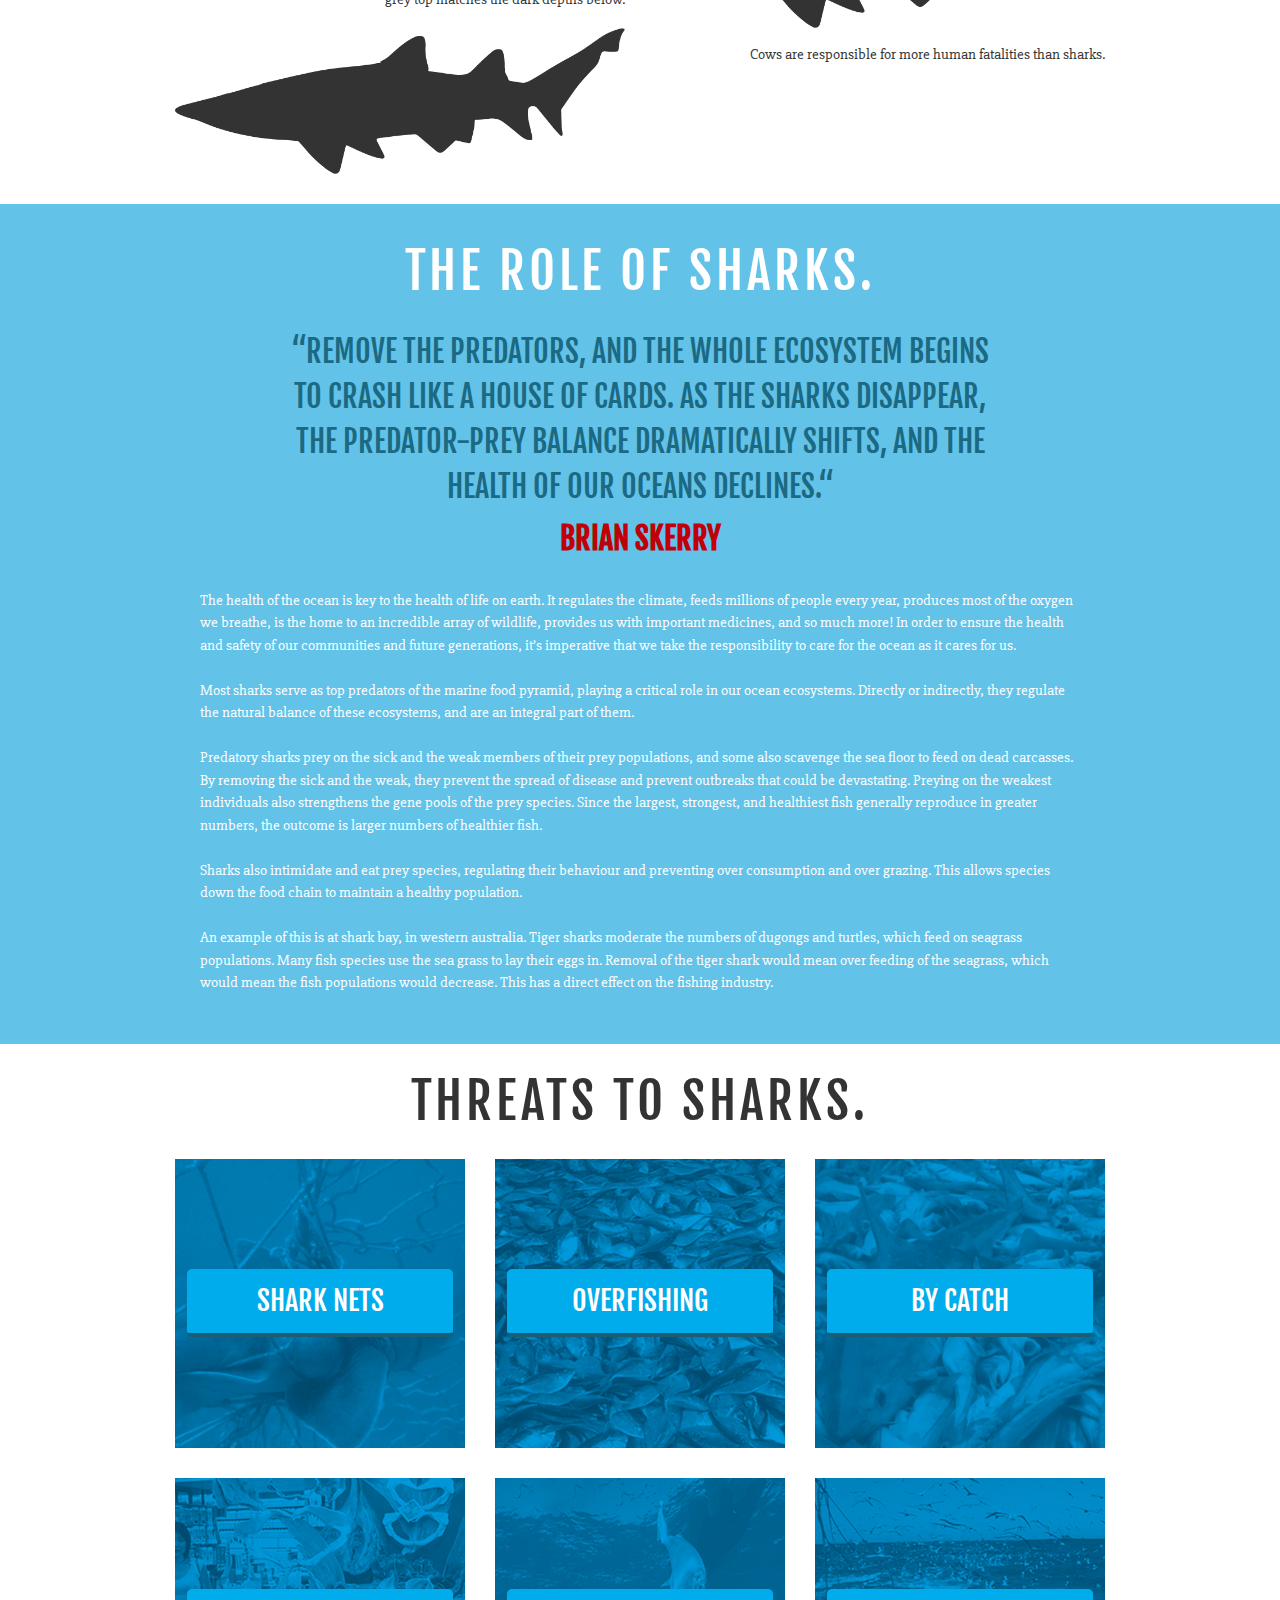
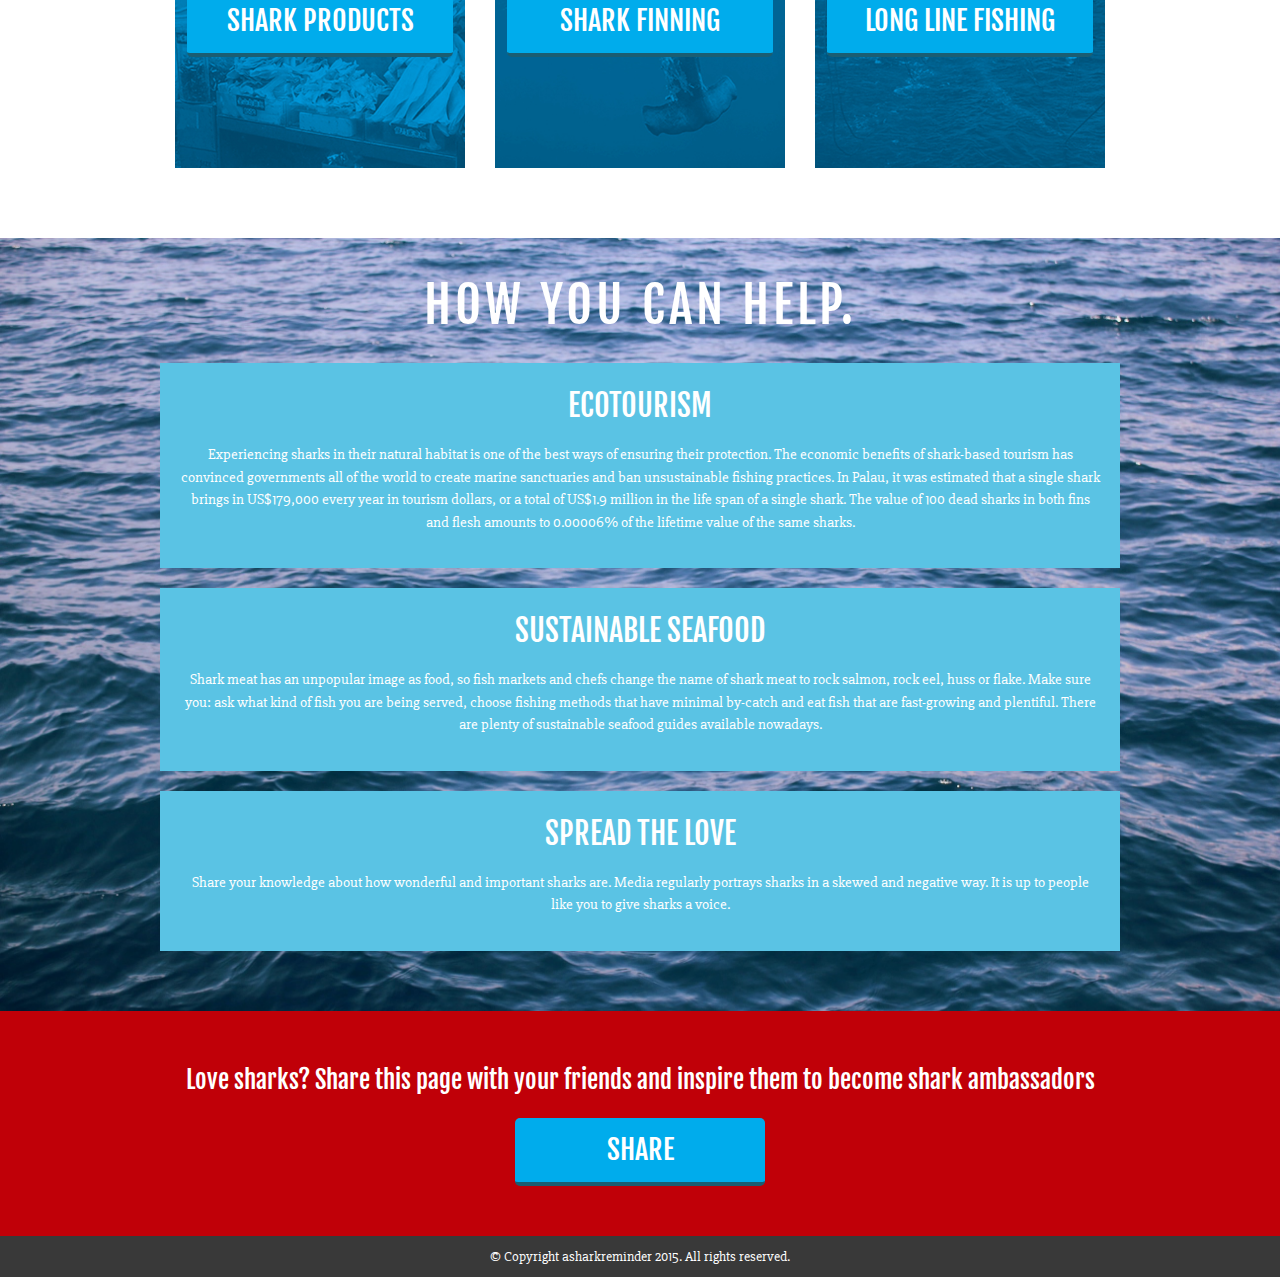
==== commit 9840e403: "Update" ====
--- a/index.html
+++ b/index.html
@@ -213,8 +213,10 @@
                 </div>
             </div>
 
-        </div>
-        <div class="row">
+<!--
+        </div>
+        <div class="row">
+-->
 
             <div class="col-xs-12 col-sm-6 col-md-4">
                 <div class='square-box'>
@@ -275,7 +277,7 @@
 
     <div id="share">
         <h4>Love sharks? Share this page with your friends and inspire them to become shark ambassadors	</h4>
-        <button>Share</button>
+        <button id="shareButton">Share</button>
         <div class="alert-grey">
 
 
--- a/css/style.css
+++ b/css/style.css
@@ -71,9 +71,11 @@
 	color: white;
 	text-transform: uppercase;
 	letter-spacing: 4px;
-	padding-bottom:30px;
+	padding: 0px 15px 30px 15px;
 	margin: 0;
-}
+	line-height: 1.1;
+	text-align: center;
+}	
 
 h3{
 	font-family: 'Fjalla One', sans-serif;
@@ -159,7 +161,7 @@
 }
 
 strong{
-	font-size: 36px;
+	font-size: 30px;
 	color: #c00008;
 	line-height: 2;
 }
@@ -169,7 +171,7 @@
 	text-transform: uppercase;
 	color: #c00008;
 	font-size: 24px;
-	padding-top: 10px;
+	padding: 10px 10px 0px 10px;
 }
 
 .facts{
@@ -286,9 +288,9 @@
 	top: 50%;
 	margin-top: -34px;
 	right: 50%;
-	margin-right: -125px;
+	margin-right: -133px;
 	transition: all 0.5s;
-	width: 250px;
+	width: 266px;
 	height: 68px;
 	z-index: 99;
 }
@@ -341,10 +343,10 @@
 
 footer {
   background: #393939;
-  padding: 20px 0 20px;
-  text-align: left;
+  padding: 10px 0 10px;
+  text-align: center;
   color: white;
-  font-size: 18px;
+  font-size: 14px;
 }
 
 .footer{
@@ -379,12 +381,12 @@
 	position:fixed;
 	top:20%;
 	left:50%;
-	width:80%;
-	margin-left:-40%;
+	width:90%;
+	margin-left:-45%;
 	background:#fff;
 	border-radius:15px;
 	text-align:center;
-	padding:20px;
+	padding:10px;
 	-webkit-transition:top .3s;
 	transition:top .3s;
 }
@@ -410,6 +412,7 @@
 .alert-box h2{
 	color:#393939;
 	padding: 10px;
+	letter-spacing: 0px;
 }
 
 form{
@@ -512,7 +515,9 @@
     
 }	
 
-	
+#howYouCanHelp{
+	padding: 40px 0px 40px 0px;
+}	
 	
 	
 	
@@ -527,13 +532,19 @@
 /* Small Devices, Tablets */
 @media only screen and (max-width : 768px) {
 body{	
-	background-color: blue;
+/* 	background-color: blue; */
+font-size: 17px;
 }
 	
 h1{
 	font-size: 80px;
 }	
 		
+h2{
+	font-size: 40px;
+	padding-bottom: 15px;
+}		
+		
 .facts{
 	width: 90%;
 	text-align: center;
@@ -541,9 +552,12 @@
 }	
 	
 #numbers{
-	width: 90%;
-}
-
+	width: 495px;
+}
+
+.outerChar{
+	width:13%;
+}
 
 #hamburger{
 	z-index: 99999;
@@ -571,6 +585,7 @@
 .change .bar1 {
     -webkit-transform: rotate(-45deg) translate(-9px, 6px) ;
     transform: rotate(-45deg) translate(-9px, 6px) ;
+    background-color: #ffffff;
 }
 
 .change .bar2 {opacity: 0;}
@@ -578,6 +593,7 @@
 .change .bar3 {
     -webkit-transform: rotate(45deg) translate(-8px, -8px) ;
     transform: rotate(45deg) translate(-8px, -8px) ;
+    background-color: #ffffff;
 }	
 		
 		
@@ -594,8 +610,8 @@
 
 #boundary{
 	position: relative;
-	width: 200px;
-	height: 190px;
+	width: 100%;
+	height: 300px;
 	margin: 0 auto;
 }
 
@@ -611,8 +627,8 @@
 
 #socialMedia{
 	position: absolute;
-    bottom: 0px;
-    
+    bottom: 0px;    
+    width: 100%;
 }		
 		
 		
@@ -640,14 +656,24 @@
 	
 ul {
 	padding: 0;
-	margin-top: 20px;
-	background-color: orange;
+	margin-top: 40px;
+	
 }
 ul li{
-	margin-top: 20px;
-	background-color: pink;
-}
-
+	margin-top: 0px;
+	text-align: center;
+	border-bottom: solid 3px #318daa;
+	background-color: white;
+	padding: 10px 5px 5px 5px;
+}
+
+nav#socialMedia{
+	margin-top: 0px;
+}
+
+nav#socialMedia img{
+	margin-right: 10px;
+}
 
 .square-content p {
 	opacity:0;
@@ -661,10 +687,82 @@
 	opacity: 1;
 }
 
-button {
-  width: 75%;
-}
-
-
-
-}+blockquote{
+	padding: 0px 20px 20px 20px
+}
+
+#roleOfSharks p{
+	width: 90%;
+}
+
+.howToHelp{
+	width:90%;
+	padding: 20px 10px 20px 10px;
+}
+
+.alert-box{
+	width:90%;
+	margin-left:-45%;
+	padding:10px;
+}
+
+
+
+
+
+
+
+
+
+
+}
+
+@media only screen and (max-width : 520px) {
+h1{
+	font-size: 70px;
+}		
+#numbers{
+	width: 400px;
+}
+.outerChar{
+	padding: 15px 6px 10px 6px;
+	width:13%;
+}
+
+#submit-button {
+  width: 220px;
+}
+
+button#shareButton {
+  width: 220px;
+}
+
+#share{
+	background-color: #c00008;
+	padding: 40px 20px;
+}
+
+	
+}	
+
+@media only screen and (max-width : 400px) {
+h1{
+	font-size: 50px;
+}		
+
+.alert-box h2{
+	color:#393939;
+	padding: 10px;
+	font-size: 30px;
+}
+
+#numbers{
+	width: 300px;
+}
+.outerChar{
+	padding: 15px 6px 10px 6px;
+	width:13%;
+}
+	
+}
+	
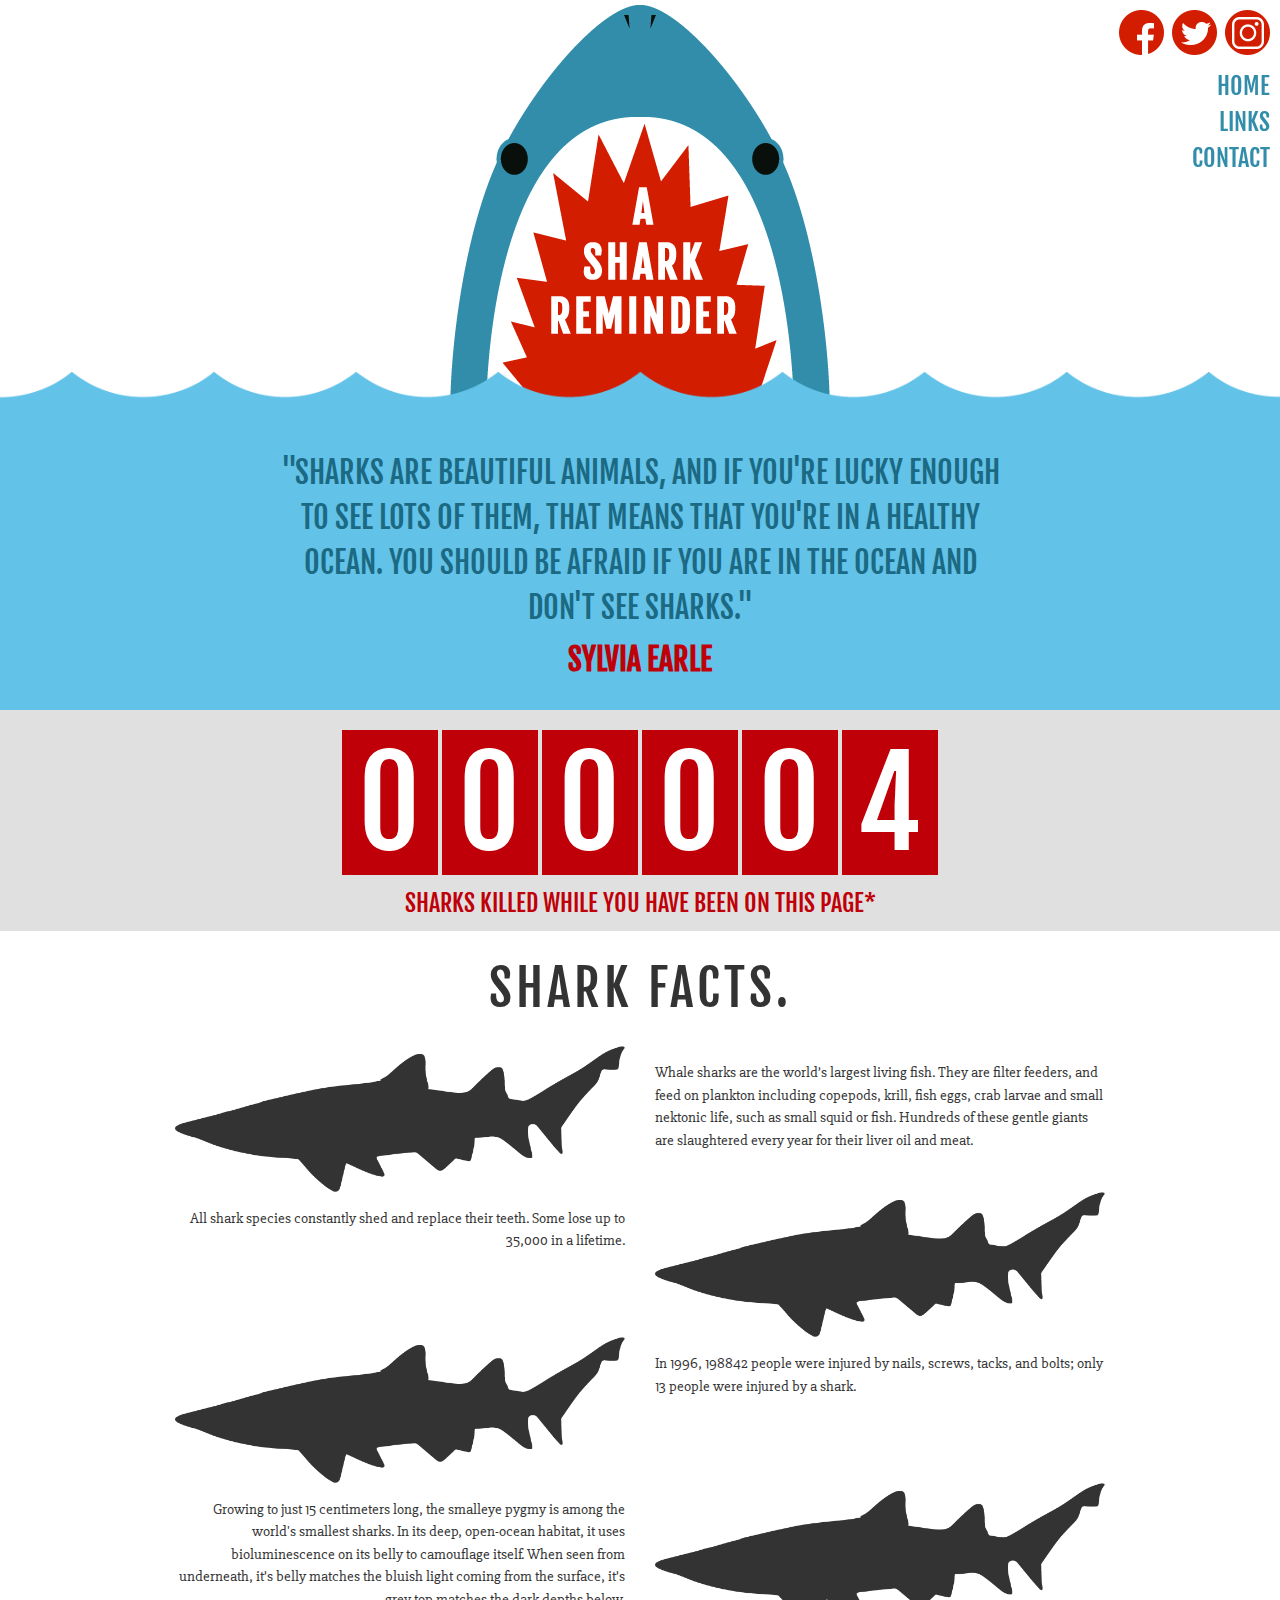
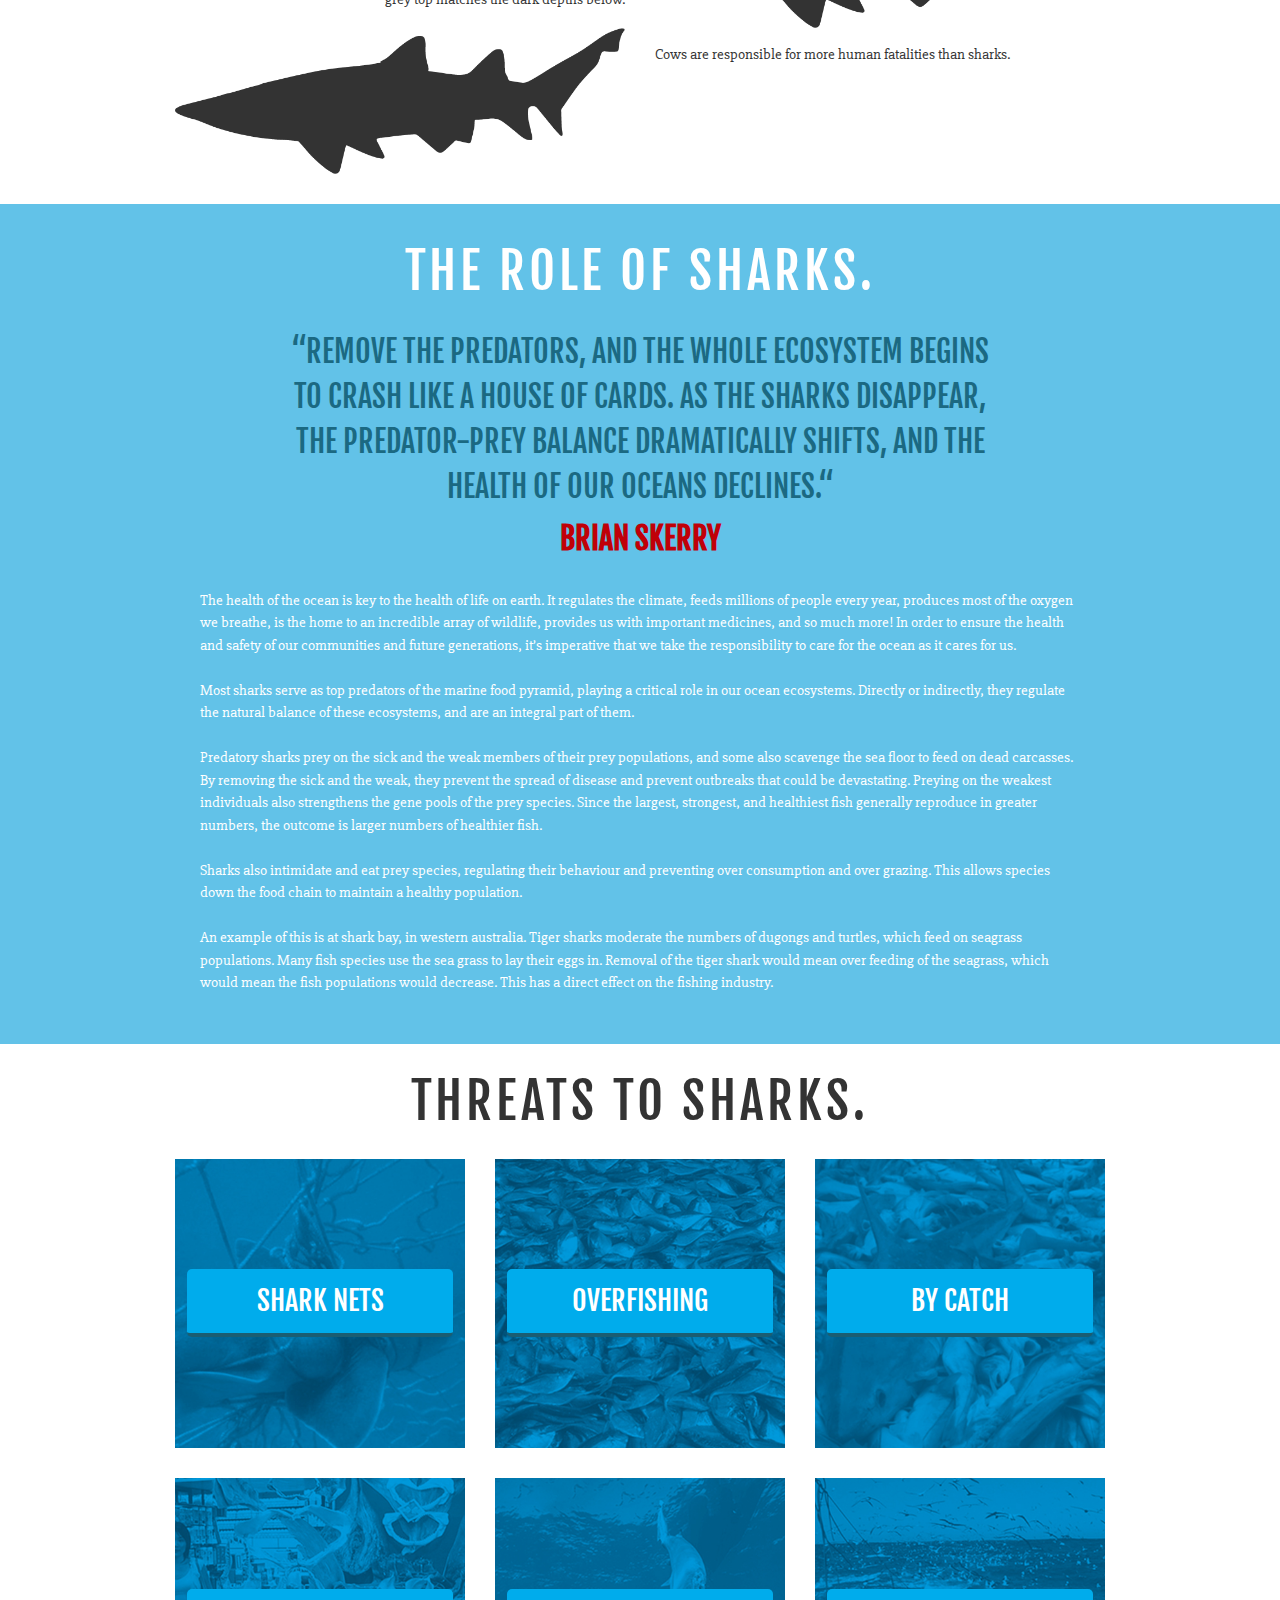
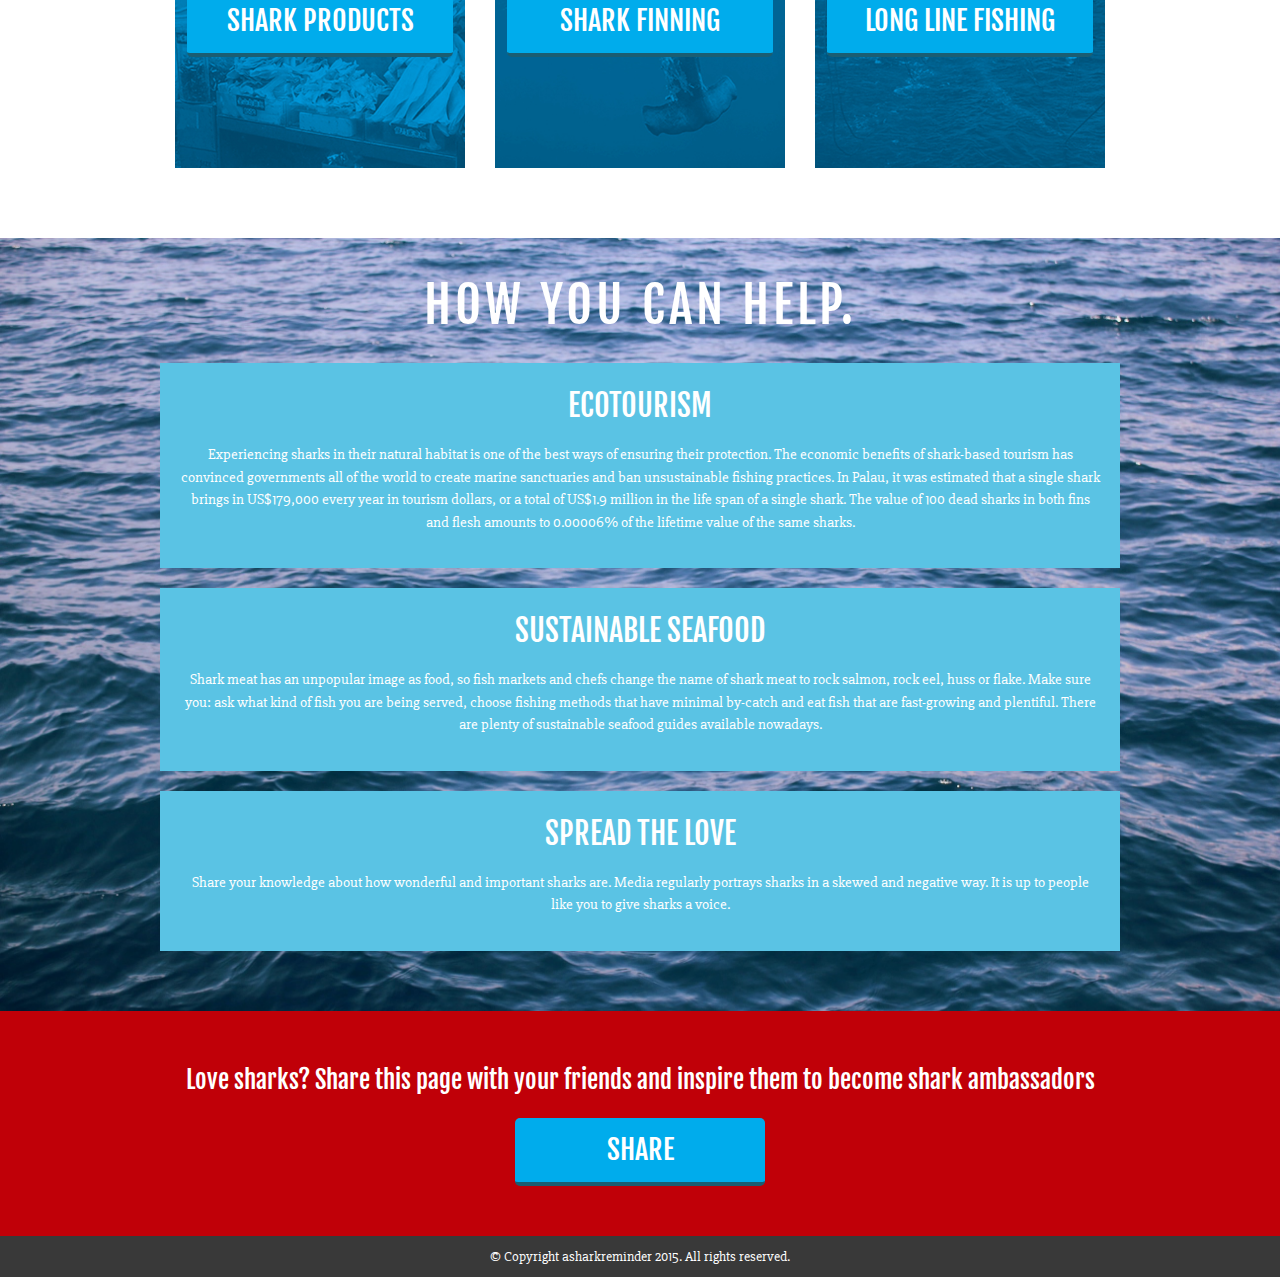
==== commit 188a311b: "UploadFinal" ====
--- a/index.html
+++ b/index.html
@@ -1,5 +1,5 @@
 <!doctype html>
-<html>
+<html lang="en">
 
 <head>
     <meta charset="UTF-8">
@@ -19,37 +19,37 @@
 
 <body>
     <header>
-		<div id="hamburger">
+        <div id="hamburger">
             <div class="MenuContainer">
                 <div class="bar1"></div>
                 <div class="bar2"></div>
                 <div class="bar3"></div>
-            </div> 
-		</div>       
-                
-            <div class="menu MenuContainer"> 
-	            <div id="boundary"> 
-	              <nav id="socialMedia">
+            </div>
+        </div>
+
+        <div class="menu MenuContainer">
+            <div id="boundary">
+                <nav id="socialMedia">
                     <a id="fb" href="https://facebook.com" target="_blank"><img src="images/Facebook.png" alt="Facebook">
                     </a>
                     <a id="twitter" href="https://twitter.com" target="_blank"><img src="images/Twitter.png" alt="Twitter">
                     </a>
                     <a id="ig" href="https://instagram.com" target="_blank"><img src="images/Insta.png" alt="Instagram">
                     </a>
-                   </nav>
-                   
-                   <nav id="menuList">
-	                    <ul>
-	                        <li><a id="Home" href="">Home</a>
-	                        </li>
-	                        <li><a id="Links" href="">Links</a>
-	                        </li>
-	                        <li><a id="Contact" href="">Contact</a>
-	                        </li>
-	                    </ul>
-	                </nav> 
-	            </div>    
-            </div>       
+                </nav>
+
+                <nav id="menuList">
+                    <ul>
+                        <li><a id="Home" href="">Home</a>
+                        </li>
+                        <li><a id="Links" href="links.html">Links</a>
+                        </li>
+                        <li><a id="Contact" href="contact.html">Contact</a>
+                        </li>
+                    </ul>
+                </nav>
+            </div>
+        </div>
     </header>
 
 
@@ -179,7 +179,7 @@
 
             <div class="col-xs-12 col-sm-6 col-md-4">
                 <div class='square-box'>
-                    <img src="images/SharkNets.jpg">
+                    <img src="images/SharkNets.jpg" alt="Shark Nets">
                     <div class='square-content'>
                         <div class='square-content-inner'>
                             <p>Shark net programs have a significant environmental cost. Other marine animals (turtles, fishes, dugongs, etc) and non-target shark species are killed in the nets, including protected and endangered species. Many sharks drown every year after becoming entangled in nets intended for other species.</p>
@@ -191,7 +191,7 @@
 
             <div class="col-xs-12 col-sm-6 col-md-4">
                 <div class='square-box'>
-                    <img src="images/OverFishing.jpg">
+                    <img src="images/OverFishing.jpg" alt="Overfishing">
                     <div class='square-content'>
                         <div class='square-content-inner'>
                             <p>Overfishing is one of the most serious issues facing shark populations today. Shark populations take a long time to recover from overfishing. They grow very slowly and take a long time to reach sexual maturity – 20 years or more in some species. When they do reproduce, they produce very few offspring compared to other food fish species.</p>
@@ -203,7 +203,7 @@
 
             <div class="col-xs-12 col-sm-6 col-md-4">
                 <div class='square-box'>
-                    <img src="images/ByCatch.jpg">
+                    <img src="images/ByCatch.jpg" alt="By Catch">
                     <div class='square-content'>
                         <div class='square-content-inner'>
                             <p>Millions of sharks die every year after being caught by means intended to catch other fish, especially on longlines intended for tuna and swordfish. While by-catch of other species such as dolphins has declined after highly publicised campaigns to protect them, the undeserved negative reputation of sharks is slowing down efforts to protect them from this wasteful and destructive practice.</p>
@@ -213,14 +213,14 @@
                 </div>
             </div>
 
-<!--
+            <!--
         </div>
         <div class="row">
 -->
 
             <div class="col-xs-12 col-sm-6 col-md-4">
                 <div class='square-box'>
-                    <img src="images/Products.jpg">
+                    <img src="images/Products.jpg" alt="Shark Products">
                     <div class='square-content'>
                         <div class='square-content-inner'>
                             <p>A huge industry is developing around the use of shark products for improving human health, despite the lack of good scientific evidence to support it. Oil extracted from the livers of sharks is becoming increasingly popular as a booster for the immune system and even as a way of preventing cancer, thanks to an erroneous belief that sharks don’t suffer from cancerous tumors. Shark cartilage is harvested for the same reason.</p>
@@ -232,7 +232,7 @@
 
             <div class="col-xs-12 col-sm-6 col-md-4">
                 <div class='square-box'>
-                    <img src="images/Finning.jpg">
+                    <img src="images/Finning.jpg" alt="Finning">
                     <div class='square-content'>
                         <div class='square-content-inner'>
                             <p>Finning is a destructive and wasteful practice that involves catching a shark, cutting off its fins and discarding the rest of the animal, which is often thrown back into the water to die. Shark fins are considered a delicacy in some parts of the world, notably East Asia. Fishermen remove the fins and toss the live shark back into the sea to die an agonizing death. Unable to swim, they sink to the bottom where other fish eat them alive.</p>
@@ -244,7 +244,7 @@
 
             <div class="col-xs-12 col-sm-6 col-md-4">
                 <div class='square-box'>
-                    <img src="images/LLFishing.jpg">
+                    <img src="images/LLFishing.jpg" alt="LongLineFishing">
                     <div class='square-content'>
                         <div class='square-content-inner'>
                             <p>Longlines are the most significant factor in the rapid deline of shark populations in the oceans. Longlines range in length from one over one hundred kilometres and are baited with fish to target shark, swordfish, and tuna. Sharks are caught mostly for their fins (accounting for only 4% of their body weight) and for their cartilage, liver oil and teeth. If longlines are not abolished, the oceans will lose most species of sharks within a decade.</p>
@@ -288,7 +288,7 @@
                 </div>
 
                 <h2>Spread the love</h2>
-                <form action="">
+                <form action="http://sendtourl.com">
                     <div class="row">
                         <div class="col-xs-12 col-sm-6">
                             <input type="text" name="FirstName" placeholder="First Name" required="required">
@@ -310,7 +310,7 @@
                             <br>
                         </div>
                     </div>
-                    <input type="submit" value="Submit" id="submit-button" />
+                    <input type="submit" value="Submit" class="submit-button" />
                 </form>
 
 
--- a/css/style.css
+++ b/css/style.css
@@ -146,6 +146,13 @@
 	padding-top: 40px;
 	background-color: #62c2e8;
 }
+
+#topQuoteContact{
+	padding-top: 40px;
+	background-color: #62c2e8;
+	padding-bottom: 30px;
+}
+
 
 blockquote{
 	font-family: 'Fjalla One', sans-serif;
@@ -318,6 +325,11 @@
  
 }
 
+button:hover {
+	background-color: #1881a8;
+
+}
+
 #howYouCanHelp{
 	display: block;	
 	background: url(../images/waterBG.JPG) no-repeat top center #131e27;
@@ -379,14 +391,14 @@
 
 .alert-box{
 	position:fixed;
-	top:20%;
+	top:15%;
 	left:50%;
 	width:90%;
 	margin-left:-45%;
 	background:#fff;
 	border-radius:15px;
 	text-align:center;
-	padding:10px;
+	padding:10px 10px 15px 10px;
 	-webkit-transition:top .3s;
 	transition:top .3s;
 }
@@ -439,8 +451,30 @@
 	font-size: 18px;
 	text-transform: uppercase;
 	}
-
-#submit-button {
+	
+textarea{
+	color:#393939;
+	background-color: #e0e0e0;
+	width: 100%;
+	padding: 10px;
+	border-radius: 5px;
+	font-family: 'Fjalla One', sans-serif;
+	font-size: 18px;
+	text-transform: uppercase;
+	overflow: scroll;
+    border-width: 2px;
+    border-style: inset;
+    border-color: initial;
+    margin-bottom: 10px;
+}	
+
+#contactForm{
+	width: 90%;
+	padding: 10px;
+	margin: 0 auto;
+}
+
+.submit-button {
   border-radius: 5px;
   border: 0;
   width: 250px;
@@ -455,10 +489,24 @@
   text-transform: uppercase;
   background-color: #00acec;
   border-bottom: 4px solid #1b5d72;
-  margin-top: 20px;
-}
-
-
+  margin-top: 10px;
+}
+
+.submit-button:hover {
+	background-color: #1881a8;
+}
+
+
+
+
+#linksLogos{
+	display: inline-block;
+	max-width: 900px;
+}
+
+.linksLogosInner{
+	padding-top: 20px;
+}
 
 
 
@@ -519,6 +567,10 @@
 	padding: 40px 0px 40px 0px;
 }	
 	
+	
+.col-sm-push-6{
+	text-align: left;
+}	
 	
 	
 
@@ -703,13 +755,17 @@
 .alert-box{
 	width:90%;
 	margin-left:-45%;
-	padding:10px;
-}
-
-
-
-
-
+	padding:10px 10px 15px 10px;
+}
+
+
+
+
+
+#linksLogos{
+	display: inline-block;
+	max-width: 500px;
+}
 
 
 
@@ -729,7 +785,7 @@
 	width:13%;
 }
 
-#submit-button {
+.submit-button {
   width: 220px;
 }
 
